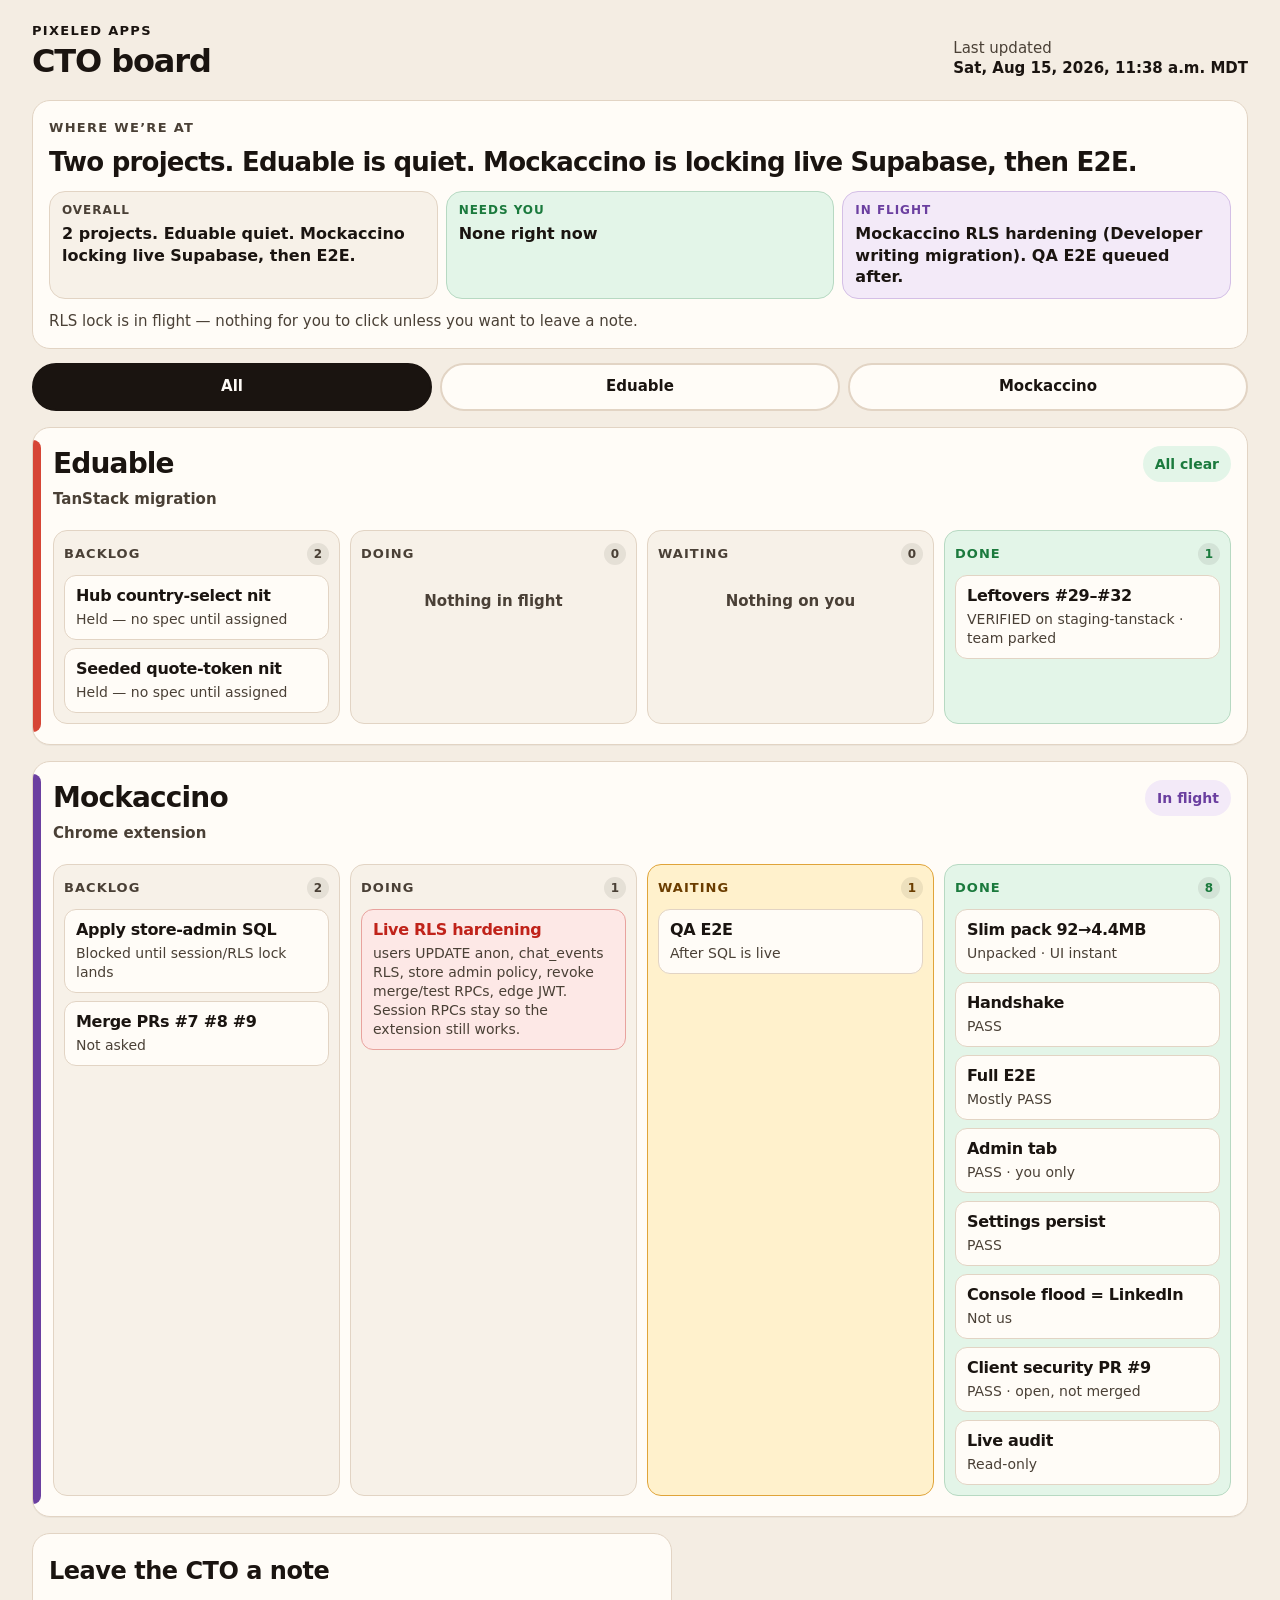
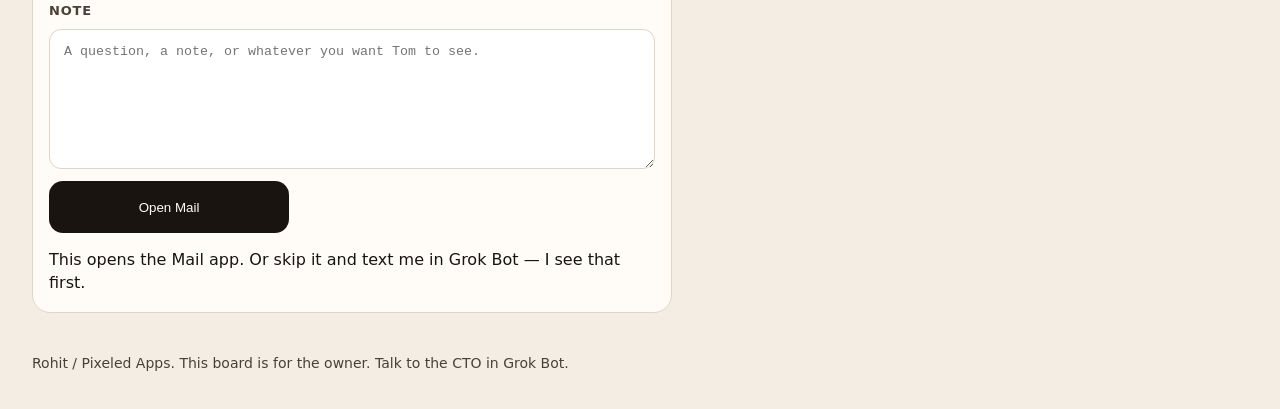
==== pixeled-cto-board/index.html @ f9f49e4d "Add project tabs and swim lanes; drop go/no-go banner" ====
<!DOCTYPE html>
<html lang="en">
<head>
  <meta charset="utf-8">
  <meta name="viewport" content="width=device-width, initial-scale=1, viewport-fit=cover">
  <meta name="theme-color" content="#F4EDE3">
  <meta name="apple-mobile-web-app-capable" content="yes">
  <meta name="apple-mobile-web-app-status-bar-style" content="default">
  <meta name="description" content="Pixeled Apps CTO status board — Eduable and Mockaccino.">
  <title>Pixeled Apps · CTO board</title>
  <link rel="icon" href="favicon.svg" type="image/svg+xml">
  <link rel="stylesheet" href="styles.css">
</head>
<body data-tab="all">
  <a class="skip" href="#summary">Skip to summary</a>

  <header class="top">
    <div class="brand">
      <p class="wordmark">Pixeled Apps</p>
      <p class="role">CTO board</p>
    </div>
    <p class="updated">
      Last updated
      <time id="updated" datetime="2026-08-15T17:38:00Z">Sat, 15 Aug 2026, 11:38 AM MDT</time>
    </p>
  </header>

  <main>
    <section class="summary" id="summary" aria-labelledby="summary-title">
      <p class="kicker">Where we’re at</p>
      <h1 id="summary-title">Two projects. Eduable is quiet. Mockaccino is locking live Supabase, then E2E.</h1>
      <ul class="stats">
        <li class="stat overall">
          <p class="stat-k">Overall</p>
          <p class="stat-v">2 projects. Eduable quiet. Mockaccino locking live Supabase, then E2E.</p>
        </li>
        <li class="stat clear">
          <p class="stat-k">Needs you</p>
          <p class="stat-v">None right now</p>
        </li>
        <li class="stat flight">
          <p class="stat-k">In flight</p>
          <p class="stat-v">Mockaccino RLS hardening (Developer writing migration). QA E2E queued after.</p>
        </li>
      </ul>
      <p class="quiet">RLS lock is in flight — nothing for you to click unless you want to leave a note.</p>
    </section>

    <nav class="tabs" aria-label="Projects">
      <div class="tablist" role="tablist">
        <a class="tab is-on" role="tab" id="tab-all" href="#all" data-tab="all" aria-selected="true">All</a>
        <a class="tab" role="tab" id="tab-eduable" href="#eduable" data-tab="eduable" aria-selected="false">Eduable</a>
        <a class="tab" role="tab" id="tab-mockaccino" href="#mockaccino" data-tab="mockaccino" aria-selected="false">Mockaccino</a>
      </div>
    </nav>

    <section class="project eduable" data-project="eduable" aria-labelledby="eduable-title">
      <header class="project-head">
        <div>
          <h2 id="eduable-title">Eduable</h2>
          <p class="sub">TanStack migration</p>
        </div>
        <p class="pill pass">All clear</p>
      </header>
      <div class="lanes" aria-label="Eduable swim lanes">
        <section class="lane">
          <h3>Backlog <span class="count">2</span></h3>
          <ul>
            <li class="ticket">
              <p class="t">Hub country-select nit</p>
              <p class="d">Held — no spec until assigned</p>
            </li>
            <li class="ticket">
              <p class="t">Seeded quote-token nit</p>
              <p class="d">Held — no spec until assigned</p>
            </li>
          </ul>
        </section>
        <section class="lane">
          <h3>Doing <span class="count">0</span></h3>
          <p class="empty">Nothing in flight</p>
        </section>
        <section class="lane">
          <h3>Waiting <span class="count">0</span></h3>
          <p class="empty">Nothing on you</p>
        </section>
        <section class="lane done">
          <h3>Done <span class="count">1</span></h3>
          <ul>
            <li class="ticket">
              <p class="t">Leftovers #29–#32</p>
              <p class="d">VERIFIED on staging-tanstack · team parked</p>
            </li>
          </ul>
        </section>
      </div>
    </section>

    <section class="project mockaccino" data-project="mockaccino" aria-labelledby="mock-title">
      <header class="project-head">
        <div>
          <h2 id="mock-title">Mockaccino</h2>
          <p class="sub">Chrome extension</p>
        </div>
        <p class="pill flight">In flight</p>
      </header>
      <div class="lanes" aria-label="Mockaccino swim lanes">
        <section class="lane">
          <h3>Backlog <span class="count">2</span></h3>
          <ul>
            <li class="ticket">
              <p class="t">Apply store-admin SQL</p>
              <p class="d">Blocked until session/RLS lock lands</p>
            </li>
            <li class="ticket">
              <p class="t">Merge PRs #7 #8 #9</p>
              <p class="d">Not asked</p>
            </li>
          </ul>
        </section>
        <section class="lane">
          <h3>Doing <span class="count">1</span></h3>
          <ul>
            <li class="ticket security">
              <p class="t">Live RLS hardening</p>
              <p class="d">users UPDATE anon, chat_events RLS, store admin policy, revoke merge/test RPCs, edge JWT. Session RPCs stay so the extension still works.</p>
            </li>
          </ul>
        </section>
        <section class="lane wait">
          <h3>Waiting <span class="count">1</span></h3>
          <ul>
            <li class="ticket">
              <p class="t">QA E2E</p>
              <p class="d">After SQL is live</p>
            </li>
          </ul>
        </section>
        <section class="lane done">
          <h3>Done <span class="count">8</span></h3>
          <ul>
            <li class="ticket">
              <p class="t">Slim pack 92→4.4MB</p>
              <p class="d">Unpacked · UI instant</p>
            </li>
            <li class="ticket">
              <p class="t">Handshake</p>
              <p class="d">PASS</p>
            </li>
            <li class="ticket">
              <p class="t">Full E2E</p>
              <p class="d">Mostly PASS</p>
            </li>
            <li class="ticket">
              <p class="t">Admin tab</p>
              <p class="d">PASS · you only</p>
            </li>
            <li class="ticket">
              <p class="t">Settings persist</p>
              <p class="d">PASS</p>
            </li>
            <li class="ticket">
              <p class="t">Console flood = LinkedIn</p>
              <p class="d">Not us</p>
            </li>
            <li class="ticket">
              <p class="t">Client security PR #9</p>
              <p class="d">PASS · open, not merged</p>
            </li>
            <li class="ticket">
              <p class="t">Live audit</p>
              <p class="d">Read-only</p>
            </li>
          </ul>
        </section>
      </div>
    </section>

    <section class="note-card" aria-labelledby="note-title">
      <h2 id="note-title">Leave the CTO a note</h2>
      <form id="note-form" action="mailto:tom.sammer@gmail.com" method="get">
        <input type="hidden" name="subject" id="note-subject" value="CTO board note">
        <label for="note">Note</label>
        <textarea id="note" name="body" rows="5" required maxlength="4000" placeholder="A question, a note, or whatever you want Tom to see."></textarea>
        <button type="submit">Open Mail</button>
      </form>
      <p class="alt">This opens the Mail app. Or skip it and text me in Grok Bot — I see that first.</p>
    </section>
  </main>

  <footer>
    <p>Rohit / Pixeled Apps. This board is for the owner. Talk to the CTO in Grok Bot.</p>
  </footer>

  <script src="board.js"></script>
</body>
</html>
---- pixeled-cto-board/styles.css ----
/* Pixeled Apps CTO board — light, phone first, color with meaning. */
:root {
  --paper: #F4EDE3;
  --card: #FFFCF7;
  --ink: #1A1410;
  --muted: #4A4036;
  --line: #E2D4C4;
  --eduable: #D64535;
  --eduable-soft: #FDECEA;
  --mock: #6B3FA0;
  --mock-soft: #F3EAF8;
  --amber: #B86A00;
  --amber-ink: #6B3D00;
  --amber-soft: #FFF1CC;
  --green: #1B7A3D;
  --green-soft: #E3F5E8;
  --red: #C0231A;
  --red-soft: #FDE8E6;
  --btn-ink: #FFFCF7;
  --radius: 18px;
  --pad: 20px;
}

* { box-sizing: border-box; }
html, body { margin: 0; padding: 0; }
html { -webkit-text-size-adjust: 100%; }
body {
  min-height: 100dvh;
  background: var(--paper);
  color: var(--ink);
  font: 18px/1.45 -apple-system, BlinkMacSystemFont, "SF Pro Text", "Segoe UI", system-ui, sans-serif;
  padding: env(safe-area-inset-top) env(safe-area-inset-right) env(safe-area-inset-bottom) env(safe-area-inset-left);
}

.skip {
  position: absolute;
  left: -999px;
  top: 0;
}
.skip:focus {
  left: 12px;
  top: 12px;
  z-index: 2;
  background: var(--ink);
  color: var(--btn-ink);
  padding: 10px 14px;
  min-height: 44px;
}

.top {
  display: flex;
  flex-wrap: wrap;
  align-items: flex-end;
  justify-content: space-between;
  gap: 12px 24px;
  padding: 22px var(--pad) 14px;
}
.wordmark {
  margin: 0;
  font-size: 13px;
  letter-spacing: 0.1em;
  text-transform: uppercase;
  font-weight: 700;
  color: var(--ink);
}
.role {
  margin: 4px 0 0;
  font-size: 32px;
  font-weight: 720;
  letter-spacing: -0.035em;
  line-height: 1.05;
}
.updated {
  margin: 0;
  font-size: 15px;
  color: var(--muted);
  line-height: 1.35;
}
.updated time {
  display: block;
  color: var(--ink);
  font-weight: 600;
  font-variant-numeric: tabular-nums;
}

main { padding: 8px var(--pad) 40px; }

.summary {
  background: var(--card);
  border: 1px solid var(--line);
  border-radius: var(--radius);
  padding: 18px 16px 16px;
  margin-bottom: 14px;
}
.kicker {
  margin: 0 0 8px;
  font-size: 13px;
  font-weight: 800;
  letter-spacing: 0.1em;
  text-transform: uppercase;
  color: var(--muted);
}
.summary h1 {
  margin: 0 0 12px;
  font-size: 20px;
  letter-spacing: -0.03em;
  line-height: 1.25;
  font-weight: 720;
}
.stats {
  list-style: none;
  margin: 0;
  padding: 0;
  display: flex;
  flex-wrap: wrap;
  gap: 8px;
}
.stat {
  flex: 1 1 148px;
  border-radius: 16px;
  padding: 10px 12px;
  border: 1px solid var(--line);
  background: #F7F1E8;
}
.stat-k {
  margin: 0 0 4px;
  font-size: 12px;
  letter-spacing: 0.08em;
  text-transform: uppercase;
  font-weight: 800;
  color: var(--muted);
}
.stat-v {
  margin: 0;
  font-size: 16px;
  font-weight: 600;
  line-height: 1.35;
}
.stat.clear {
  background: var(--green-soft);
  border-color: #B7D9C2;
}
.stat.clear .stat-k { color: var(--green); }
.stat.flight {
  background: var(--mock-soft);
  border-color: #D4BFE6;
}
.stat.flight .stat-k { color: var(--mock); }
.quiet {
  margin: 12px 0 0;
  font-size: 15px;
  color: var(--muted);
  line-height: 1.4;
}

.tabs { margin: 4px 0 16px; }
.tablist {
  display: flex;
  flex-wrap: wrap;
  gap: 8px;
}
.tab {
  display: inline-flex;
  align-items: center;
  justify-content: center;
  flex: 1 1 0;
  min-width: 96px;
  min-height: 48px;
  padding: 10px 12px;
  border-radius: 999px;
  border: 2px solid var(--line);
  background: var(--card);
  color: var(--ink);
  text-decoration: none;
  font-weight: 750;
  font-size: 15px;
}
.tab.is-on {
  background: var(--ink);
  border-color: var(--ink);
  color: var(--btn-ink);
}
.tab[data-tab="eduable"].is-on {
  background: var(--eduable);
  border-color: var(--eduable);
}
.tab[data-tab="mockaccino"].is-on {
  background: var(--mock);
  border-color: var(--mock);
}

body[data-tab="eduable"] .project.mockaccino,
body[data-tab="mockaccino"] .project.eduable { display: none; }

.project {
  background: var(--card);
  border: 1px solid var(--line);
  border-radius: var(--radius);
  padding: 16px 0 12px;
  margin-bottom: 16px;
  box-shadow: 0 1px 0 rgba(26, 20, 16, 0.04);
  position: relative;
  overflow: hidden;
}
.project::before {
  content: "";
  position: absolute;
  left: 0;
  top: 12px;
  bottom: 12px;
  width: 8px;
  border-radius: 0 8px 8px 0;
}
.project.eduable::before { background: var(--eduable); }
.project.mockaccino::before { background: var(--mock); }

.project-head {
  display: flex;
  align-items: flex-start;
  justify-content: space-between;
  gap: 12px;
  padding: 0 16px 0 20px;
}
.project h2 {
  margin: 0;
  font-size: 28px;
  letter-spacing: -0.03em;
  font-weight: 750;
}
.sub {
  margin: 4px 0 0;
  color: var(--muted);
  font-size: 15px;
  font-weight: 550;
}

.pill {
  margin: 2px 0 0;
  padding: 8px 12px;
  border-radius: 999px;
  font-size: 14px;
  font-weight: 750;
  line-height: 1.2;
  text-align: center;
  flex: 0 0 auto;
  min-height: 36px;
  display: inline-flex;
  align-items: center;
}
.pill.pass { background: var(--green-soft); color: var(--green); }
.pill.flight { background: var(--mock-soft); color: var(--mock); }
.pill.wait { background: var(--amber-soft); color: var(--amber-ink); }

.lanes {
  display: flex;
  gap: 10px;
  overflow-x: auto;
  -webkit-overflow-scrolling: touch;
  scroll-snap-type: x proximity;
  padding: 14px 16px 8px 20px;
  margin-top: 6px;
}
.lane {
  flex: 0 0 min(78vw, 248px);
  min-width: 220px;
  scroll-snap-align: start;
  background: #F7F1E8;
  border: 1px solid var(--line);
  border-radius: 14px;
  padding: 12px 10px 10px;
}
.lane h3 {
  margin: 0 0 10px;
  font-size: 13px;
  letter-spacing: 0.08em;
  text-transform: uppercase;
  font-weight: 800;
  color: var(--muted);
  display: flex;
  align-items: center;
  justify-content: space-between;
}
.lane.wait { background: var(--amber-soft); border-color: #E0A43A; }
.lane.wait h3 { color: var(--amber-ink); }
.lane.done { background: var(--green-soft); border-color: #B7D9C2; }
.lane.done h3 { color: var(--green); }
.count {
  font-variant-numeric: tabular-nums;
  font-size: 12px;
  min-width: 22px;
  height: 22px;
  border-radius: 999px;
  background: rgba(26, 20, 16, 0.08);
  color: inherit;
  display: inline-flex;
  align-items: center;
  justify-content: center;
  letter-spacing: 0;
}
.lane ul {
  list-style: none;
  margin: 0;
  padding: 0;
  display: grid;
  gap: 8px;
}
.ticket {
  background: var(--card);
  border: 1px solid var(--line);
  border-radius: 12px;
  padding: 10px 11px;
}
.ticket .t {
  margin: 0;
  font-size: 16px;
  font-weight: 700;
  letter-spacing: -0.02em;
  line-height: 1.25;
}
.ticket .d {
  margin: 4px 0 0;
  font-size: 14px;
  color: var(--muted);
  line-height: 1.35;
}
.ticket.security {
  border-color: #E8A39E;
  background: var(--red-soft);
}
.ticket.security .t { color: var(--red); }
.empty {
  margin: 0;
  padding: 16px 8px;
  text-align: center;
  color: var(--muted);
  font-size: 15px;
  font-weight: 600;
}

.note-card {
  margin-top: 8px;
  padding: 20px 16px 18px;
  border: 1px solid var(--line);
  border-radius: var(--radius);
  background: var(--card);
}
.note-card h2 {
  margin: 0 0 14px;
  font-size: 24px;
  letter-spacing: -0.02em;
}
.note-card label {
  display: block;
  margin-bottom: 8px;
  font-size: 13px;
  letter-spacing: 0.06em;
  text-transform: uppercase;
  font-weight: 750;
  color: var(--muted);
}
textarea {
  display: block;
  width: 100%;
  min-height: 140px;
  padding: 14px;
  border: 1px solid var(--line);
  border-radius: 12px;
  background: #FFF;
  color: var(--ink);
  font: 16px/1.4 inherit;
  resize: vertical;
}
textarea:focus {
  outline: 3px solid var(--amber);
  outline-offset: 2px;
}
button {
  display: block;
  width: 100%;
  margin-top: 12px;
  min-height: 52px;
  border: 0;
  border-radius: 14px;
  background: var(--ink);
  color: var(--btn-ink);
  font: 700 17px/1 inherit;
}
button:active { transform: translateY(1px); }
.alt {
  margin: 16px 0 0;
  color: var(--ink);
  font-size: 16px;
  line-height: 1.4;
}

footer {
  padding: 0 var(--pad) 36px;
  color: var(--muted);
  font-size: 14px;
}
footer p { margin: 0; }

@media (min-width: 720px) {
  .stats { flex-wrap: nowrap; }
  .summary h1 { font-size: 24px; }
}
@media (min-width: 960px) {
  .top, main, footer { padding-left: 32px; padding-right: 32px; }
  .summary h1 { font-size: 26px; }
  .lanes { overflow: visible; }
  .lane { flex: 1 1 0; min-width: 0; }
  .note-card { max-width: 640px; }
  button { max-width: 240px; }
}
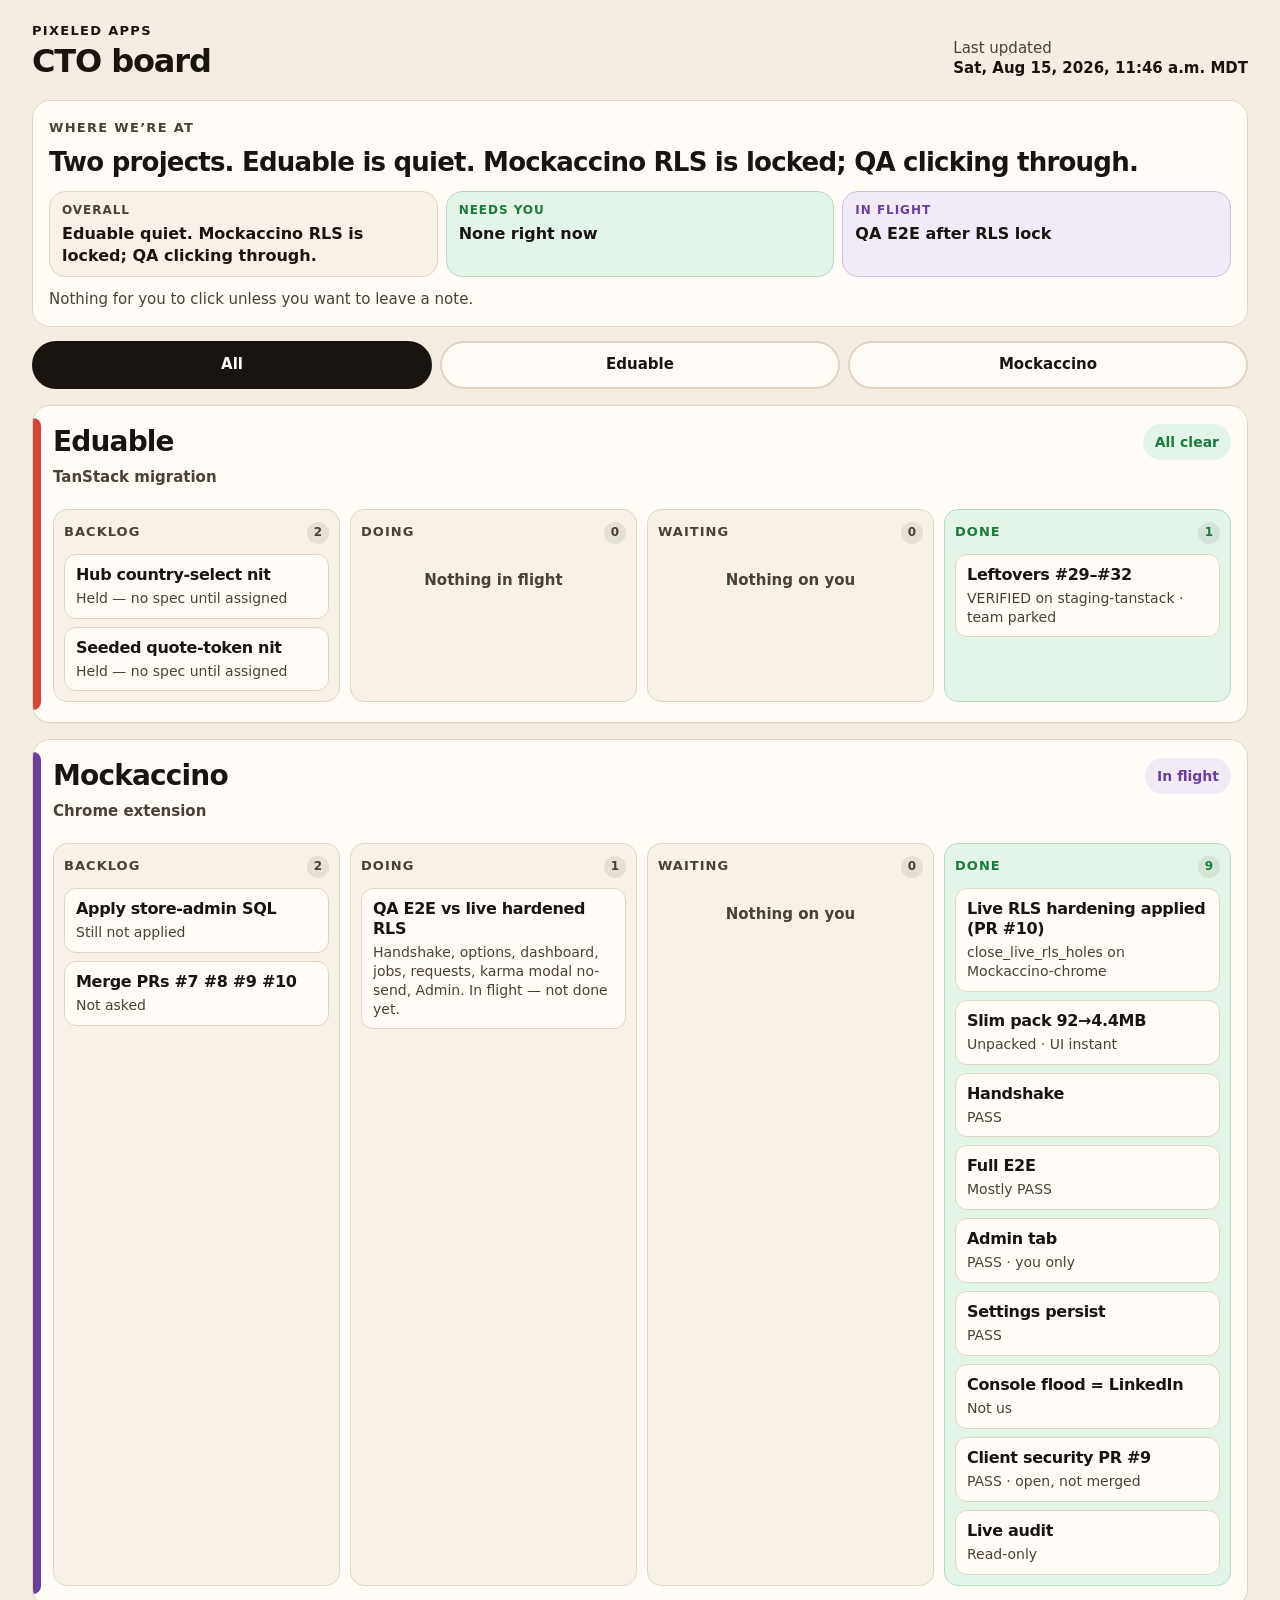
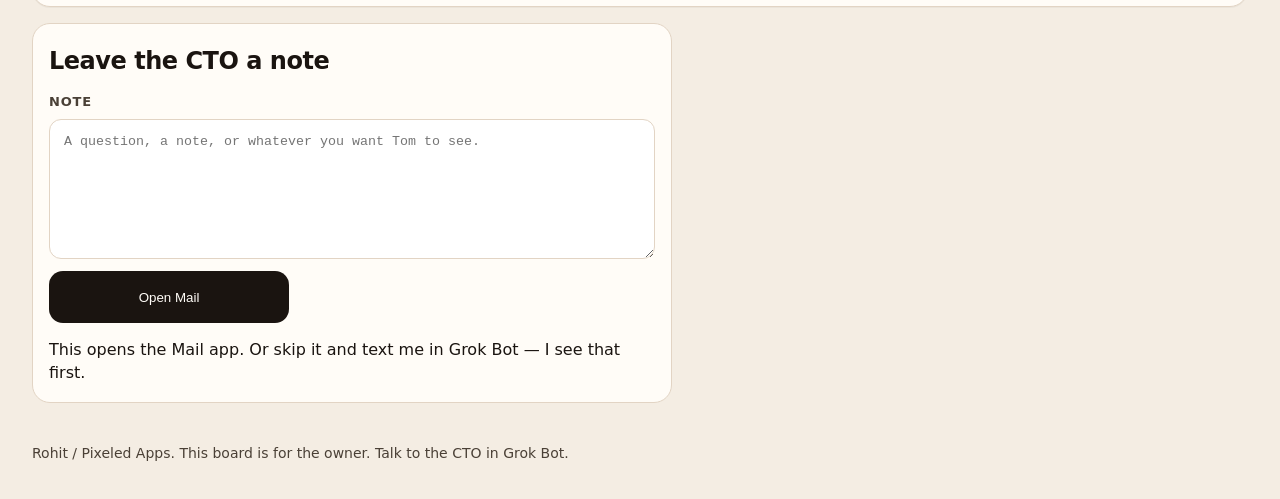
==== commit cddb0f19: "Board: Mockaccino RLS locked; QA E2E in flight" ====
--- a/pixeled-cto-board/index.html
+++ b/pixeled-cto-board/index.html
@@ -21,18 +21,18 @@
     </div>
     <p class="updated">
       Last updated
-      <time id="updated" datetime="2026-08-15T17:38:00Z">Sat, 15 Aug 2026, 11:38 AM MDT</time>
+      <time id="updated" datetime="2026-08-15T17:46:00Z">Sat, 15 Aug 2026, 11:46 AM MDT</time>
     </p>
   </header>
 
   <main>
     <section class="summary" id="summary" aria-labelledby="summary-title">
       <p class="kicker">Where we’re at</p>
-      <h1 id="summary-title">Two projects. Eduable is quiet. Mockaccino is locking live Supabase, then E2E.</h1>
+      <h1 id="summary-title">Two projects. Eduable is quiet. Mockaccino RLS is locked; QA clicking through.</h1>
       <ul class="stats">
         <li class="stat overall">
           <p class="stat-k">Overall</p>
-          <p class="stat-v">2 projects. Eduable quiet. Mockaccino locking live Supabase, then E2E.</p>
+          <p class="stat-v">Eduable quiet. Mockaccino RLS is locked; QA clicking through.</p>
         </li>
         <li class="stat clear">
           <p class="stat-k">Needs you</p>
@@ -40,10 +40,10 @@
         </li>
         <li class="stat flight">
           <p class="stat-k">In flight</p>
-          <p class="stat-v">Mockaccino RLS hardening (Developer writing migration). QA E2E queued after.</p>
+          <p class="stat-v">QA E2E after RLS lock</p>
         </li>
       </ul>
-      <p class="quiet">RLS lock is in flight — nothing for you to click unless you want to leave a note.</p>
+      <p class="quiet">Nothing for you to click unless you want to leave a note.</p>
     </section>
 
     <nav class="tabs" aria-label="Projects">
@@ -110,10 +110,10 @@
           <ul>
             <li class="ticket">
               <p class="t">Apply store-admin SQL</p>
-              <p class="d">Blocked until session/RLS lock lands</p>
+              <p class="d">Still not applied</p>
             </li>
             <li class="ticket">
-              <p class="t">Merge PRs #7 #8 #9</p>
+              <p class="t">Merge PRs #7 #8 #9 #10</p>
               <p class="d">Not asked</p>
             </li>
           </ul>
@@ -121,24 +121,23 @@
         <section class="lane">
           <h3>Doing <span class="count">1</span></h3>
           <ul>
-            <li class="ticket security">
-              <p class="t">Live RLS hardening</p>
-              <p class="d">users UPDATE anon, chat_events RLS, store admin policy, revoke merge/test RPCs, edge JWT. Session RPCs stay so the extension still works.</p>
+            <li class="ticket">
+              <p class="t">QA E2E vs live hardened RLS</p>
+              <p class="d">Handshake, options, dashboard, jobs, requests, karma modal no-send, Admin. In flight — not done yet.</p>
             </li>
           </ul>
         </section>
-        <section class="lane wait">
-          <h3>Waiting <span class="count">1</span></h3>
+        <section class="lane">
+          <h3>Waiting <span class="count">0</span></h3>
+          <p class="empty">Nothing on you</p>
+        </section>
+        <section class="lane done">
+          <h3>Done <span class="count">9</span></h3>
           <ul>
             <li class="ticket">
-              <p class="t">QA E2E</p>
-              <p class="d">After SQL is live</p>
+              <p class="t">Live RLS hardening applied (PR #10)</p>
+              <p class="d">close_live_rls_holes on Mockaccino-chrome</p>
             </li>
-          </ul>
-        </section>
-        <section class="lane done">
-          <h3>Done <span class="count">8</span></h3>
-          <ul>
             <li class="ticket">
               <p class="t">Slim pack 92→4.4MB</p>
               <p class="d">Unpacked · UI instant</p>
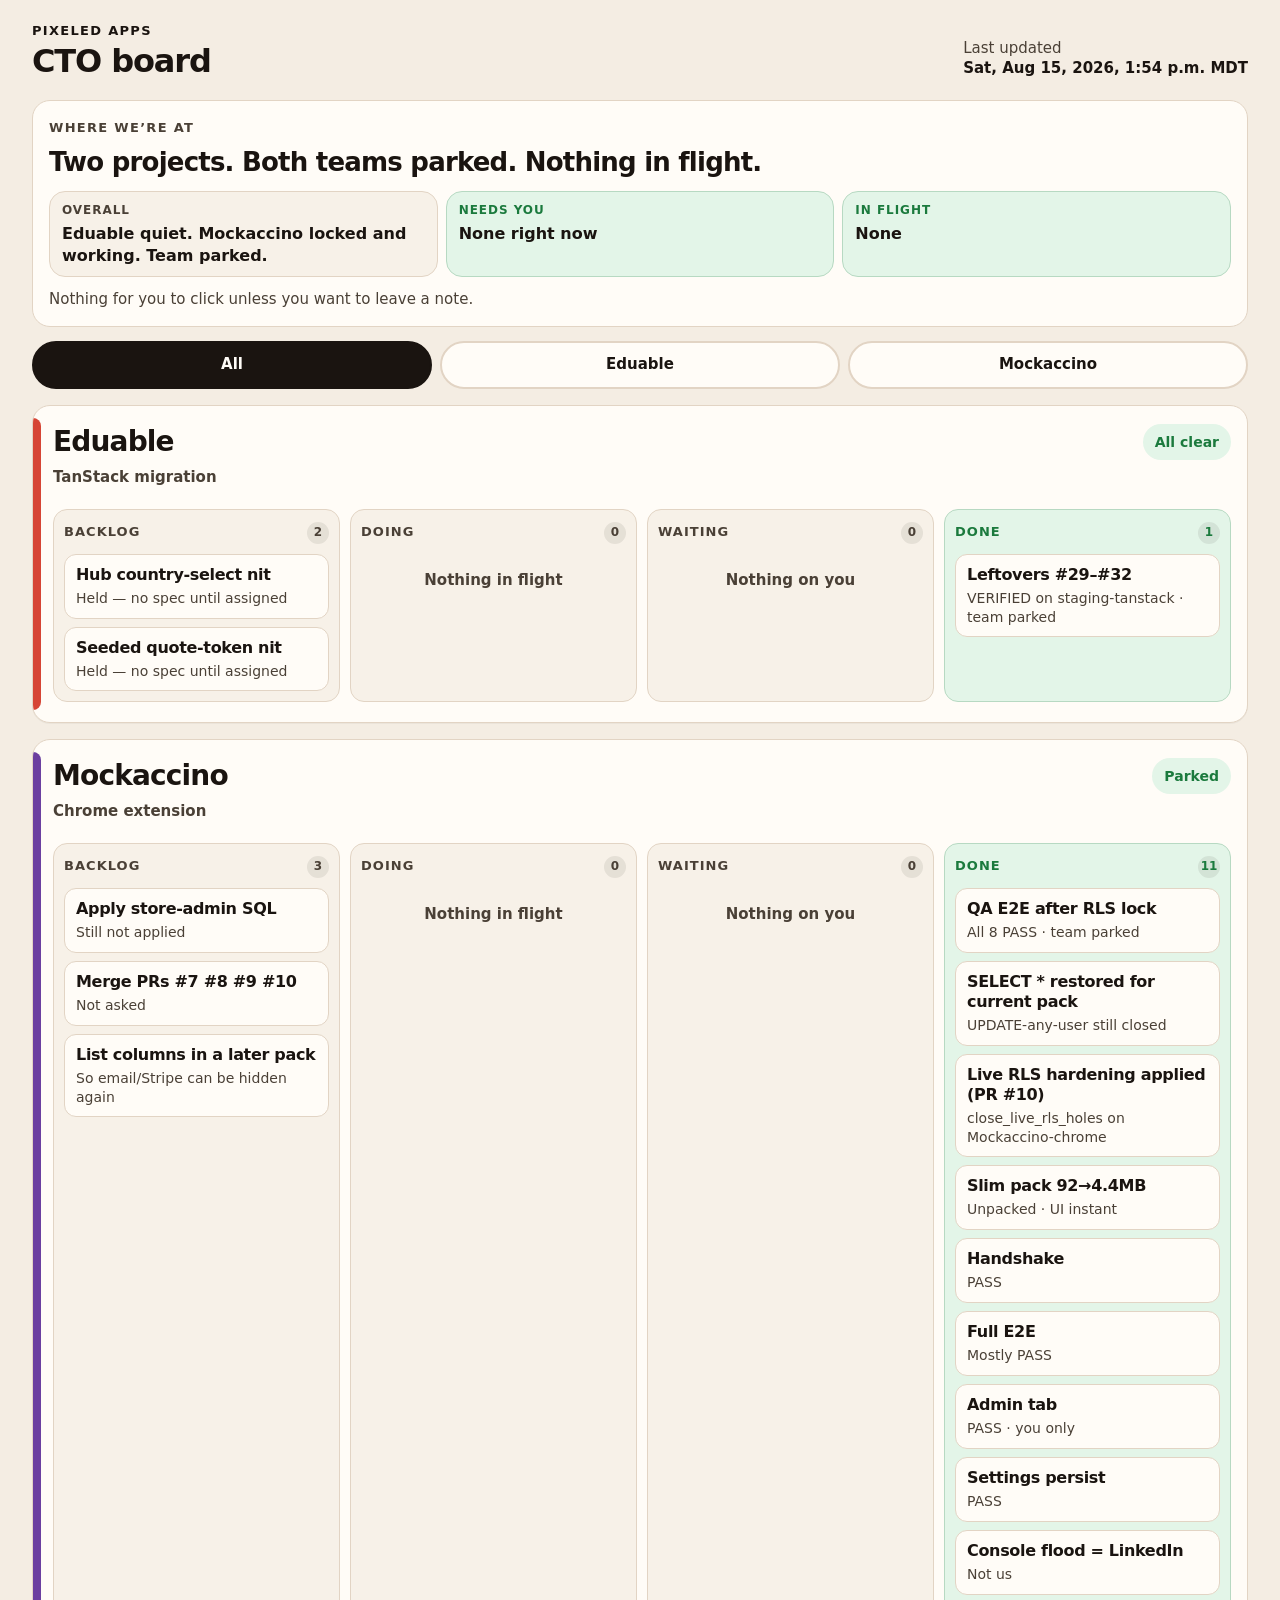
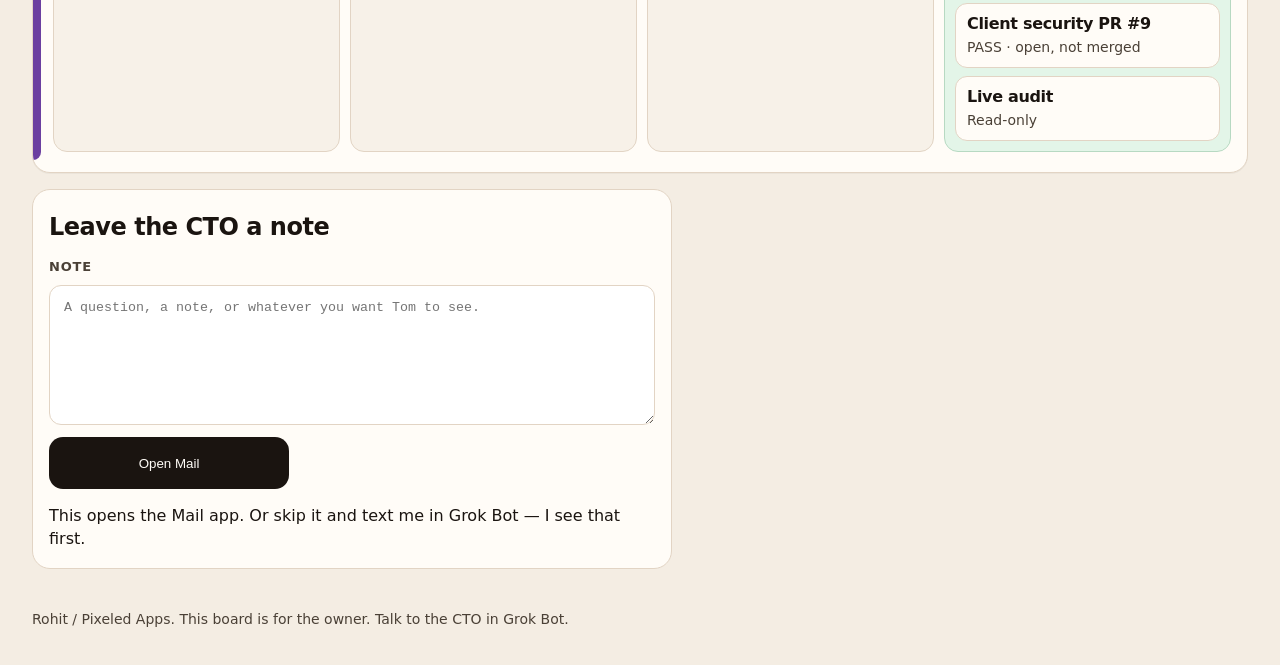
==== commit ce872ceb: "Board: both teams parked, QA E2E done" ====
--- a/pixeled-cto-board/index.html
+++ b/pixeled-cto-board/index.html
@@ -21,26 +21,26 @@
     </div>
     <p class="updated">
       Last updated
-      <time id="updated" datetime="2026-08-15T17:46:00Z">Sat, 15 Aug 2026, 11:46 AM MDT</time>
+      <time id="updated" datetime="2026-08-15T19:54:00Z">Sat, 15 Aug 2026, 1:54 PM MDT</time>
     </p>
   </header>
 
   <main>
     <section class="summary" id="summary" aria-labelledby="summary-title">
       <p class="kicker">Where we’re at</p>
-      <h1 id="summary-title">Two projects. Eduable is quiet. Mockaccino RLS is locked; QA clicking through.</h1>
+      <h1 id="summary-title">Two projects. Both teams parked. Nothing in flight.</h1>
       <ul class="stats">
         <li class="stat overall">
           <p class="stat-k">Overall</p>
-          <p class="stat-v">Eduable quiet. Mockaccino RLS is locked; QA clicking through.</p>
+          <p class="stat-v">Eduable quiet. Mockaccino locked and working. Team parked.</p>
         </li>
         <li class="stat clear">
           <p class="stat-k">Needs you</p>
           <p class="stat-v">None right now</p>
         </li>
-        <li class="stat flight">
+        <li class="stat clear">
           <p class="stat-k">In flight</p>
-          <p class="stat-v">QA E2E after RLS lock</p>
+          <p class="stat-v">None</p>
         </li>
       </ul>
       <p class="quiet">Nothing for you to click unless you want to leave a note.</p>
@@ -102,11 +102,11 @@
           <h2 id="mock-title">Mockaccino</h2>
           <p class="sub">Chrome extension</p>
         </div>
-        <p class="pill flight">In flight</p>
+        <p class="pill pass">Parked</p>
       </header>
       <div class="lanes" aria-label="Mockaccino swim lanes">
         <section class="lane">
-          <h3>Backlog <span class="count">2</span></h3>
+          <h3>Backlog <span class="count">3</span></h3>
           <ul>
             <li class="ticket">
               <p class="t">Apply store-admin SQL</p>
@@ -116,24 +116,31 @@
               <p class="t">Merge PRs #7 #8 #9 #10</p>
               <p class="d">Not asked</p>
             </li>
-          </ul>
-        </section>
-        <section class="lane">
-          <h3>Doing <span class="count">1</span></h3>
-          <ul>
-            <li class="ticket">
-              <p class="t">QA E2E vs live hardened RLS</p>
-              <p class="d">Handshake, options, dashboard, jobs, requests, karma modal no-send, Admin. In flight — not done yet.</p>
-            </li>
-          </ul>
+            <li class="ticket">
+              <p class="t">List columns in a later pack</p>
+              <p class="d">So email/Stripe can be hidden again</p>
+            </li>
+          </ul>
+        </section>
+        <section class="lane">
+          <h3>Doing <span class="count">0</span></h3>
+          <p class="empty">Nothing in flight</p>
         </section>
         <section class="lane">
           <h3>Waiting <span class="count">0</span></h3>
           <p class="empty">Nothing on you</p>
         </section>
         <section class="lane done">
-          <h3>Done <span class="count">9</span></h3>
-          <ul>
+          <h3>Done <span class="count">11</span></h3>
+          <ul>
+            <li class="ticket">
+              <p class="t">QA E2E after RLS lock</p>
+              <p class="d">All 8 PASS · team parked</p>
+            </li>
+            <li class="ticket">
+              <p class="t">SELECT * restored for current pack</p>
+              <p class="d">UPDATE-any-user still closed</p>
+            </li>
             <li class="ticket">
               <p class="t">Live RLS hardening applied (PR #10)</p>
               <p class="d">close_live_rls_holes on Mockaccino-chrome</p>
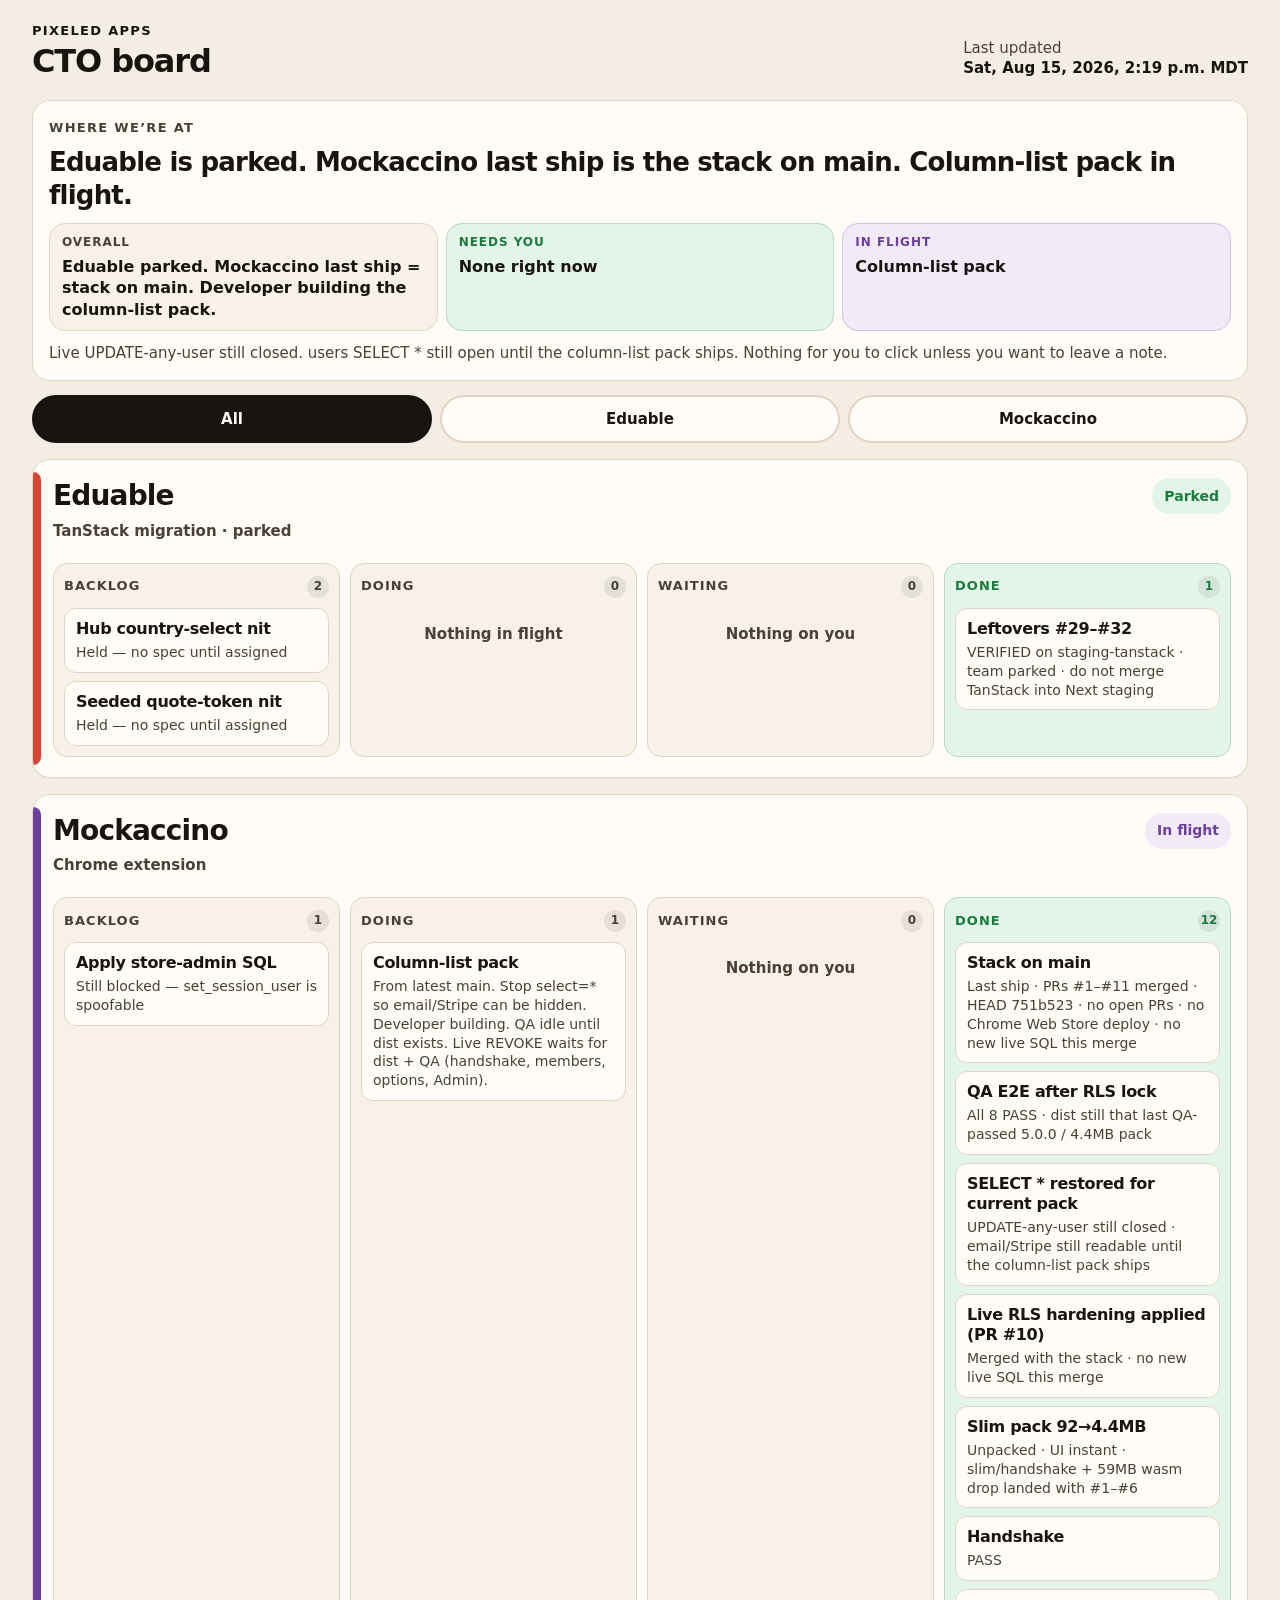
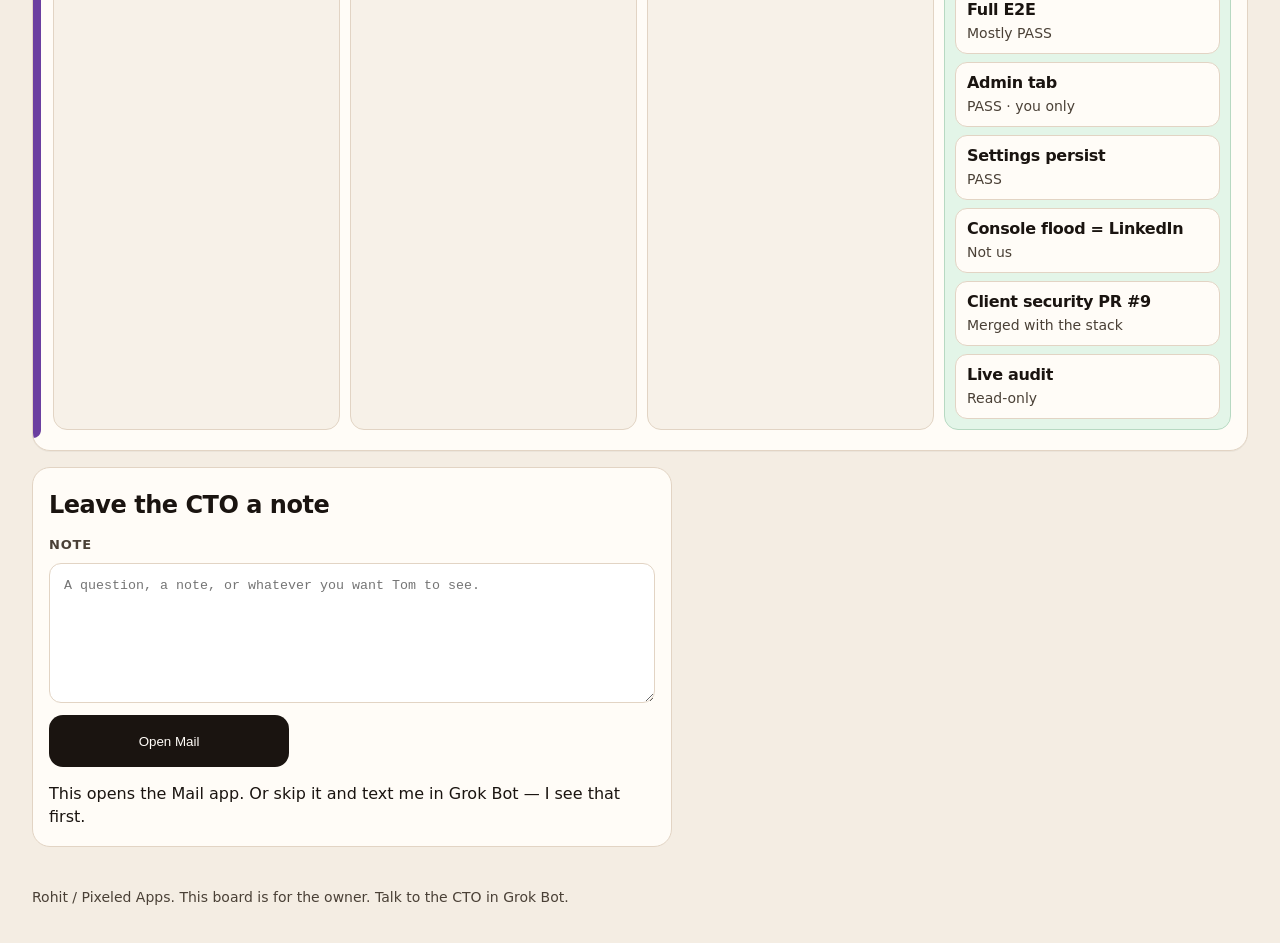
==== commit 3424053d: "Board: Mockaccino stack on main; column-list pack in flight" ====
--- a/pixeled-cto-board/index.html
+++ b/pixeled-cto-board/index.html
@@ -21,29 +21,29 @@
     </div>
     <p class="updated">
       Last updated
-      <time id="updated" datetime="2026-08-15T19:54:00Z">Sat, 15 Aug 2026, 1:54 PM MDT</time>
+      <time id="updated" datetime="2026-08-15T20:19:00Z">Sat, 15 Aug 2026, 2:19 PM MDT</time>
     </p>
   </header>
 
   <main>
     <section class="summary" id="summary" aria-labelledby="summary-title">
       <p class="kicker">Where we’re at</p>
-      <h1 id="summary-title">Two projects. Both teams parked. Nothing in flight.</h1>
+      <h1 id="summary-title">Eduable is parked. Mockaccino last ship is the stack on main. Column-list pack in flight.</h1>
       <ul class="stats">
         <li class="stat overall">
           <p class="stat-k">Overall</p>
-          <p class="stat-v">Eduable quiet. Mockaccino locked and working. Team parked.</p>
+          <p class="stat-v">Eduable parked. Mockaccino last ship = stack on main. Developer building the column-list pack.</p>
         </li>
         <li class="stat clear">
           <p class="stat-k">Needs you</p>
           <p class="stat-v">None right now</p>
         </li>
-        <li class="stat clear">
+        <li class="stat flight">
           <p class="stat-k">In flight</p>
-          <p class="stat-v">None</p>
+          <p class="stat-v">Column-list pack</p>
         </li>
       </ul>
-      <p class="quiet">Nothing for you to click unless you want to leave a note.</p>
+      <p class="quiet">Live UPDATE-any-user still closed. users SELECT * still open until the column-list pack ships. Nothing for you to click unless you want to leave a note.</p>
     </section>
 
     <nav class="tabs" aria-label="Projects">
@@ -58,9 +58,9 @@
       <header class="project-head">
         <div>
           <h2 id="eduable-title">Eduable</h2>
-          <p class="sub">TanStack migration</p>
+          <p class="sub">TanStack migration · parked</p>
         </div>
-        <p class="pill pass">All clear</p>
+        <p class="pill pass">Parked</p>
       </header>
       <div class="lanes" aria-label="Eduable swim lanes">
         <section class="lane">
@@ -89,7 +89,7 @@
           <ul>
             <li class="ticket">
               <p class="t">Leftovers #29–#32</p>
-              <p class="d">VERIFIED on staging-tanstack · team parked</p>
+              <p class="d">VERIFIED on staging-tanstack · team parked · do not merge TanStack into Next staging</p>
             </li>
           </ul>
         </section>
@@ -102,52 +102,53 @@
           <h2 id="mock-title">Mockaccino</h2>
           <p class="sub">Chrome extension</p>
         </div>
-        <p class="pill pass">Parked</p>
+        <p class="pill flight">In flight</p>
       </header>
       <div class="lanes" aria-label="Mockaccino swim lanes">
         <section class="lane">
-          <h3>Backlog <span class="count">3</span></h3>
+          <h3>Backlog <span class="count">1</span></h3>
           <ul>
             <li class="ticket">
               <p class="t">Apply store-admin SQL</p>
-              <p class="d">Still not applied</p>
-            </li>
-            <li class="ticket">
-              <p class="t">Merge PRs #7 #8 #9 #10</p>
-              <p class="d">Not asked</p>
-            </li>
-            <li class="ticket">
-              <p class="t">List columns in a later pack</p>
-              <p class="d">So email/Stripe can be hidden again</p>
-            </li>
-          </ul>
-        </section>
-        <section class="lane">
-          <h3>Doing <span class="count">0</span></h3>
-          <p class="empty">Nothing in flight</p>
+              <p class="d">Still blocked — set_session_user is spoofable</p>
+            </li>
+          </ul>
+        </section>
+        <section class="lane">
+          <h3>Doing <span class="count">1</span></h3>
+          <ul>
+            <li class="ticket">
+              <p class="t">Column-list pack</p>
+              <p class="d">From latest main. Stop select=* so email/Stripe can be hidden. Developer building. QA idle until dist exists. Live REVOKE waits for dist + QA (handshake, members, options, Admin).</p>
+            </li>
+          </ul>
         </section>
         <section class="lane">
           <h3>Waiting <span class="count">0</span></h3>
           <p class="empty">Nothing on you</p>
         </section>
         <section class="lane done">
-          <h3>Done <span class="count">11</span></h3>
-          <ul>
+          <h3>Done <span class="count">12</span></h3>
+          <ul>
+            <li class="ticket">
+              <p class="t">Stack on main</p>
+              <p class="d">Last ship · PRs #1–#11 merged · HEAD 751b523 · no open PRs · no Chrome Web Store deploy · no new live SQL this merge</p>
+            </li>
             <li class="ticket">
               <p class="t">QA E2E after RLS lock</p>
-              <p class="d">All 8 PASS · team parked</p>
+              <p class="d">All 8 PASS · dist still that last QA-passed 5.0.0 / 4.4MB pack</p>
             </li>
             <li class="ticket">
               <p class="t">SELECT * restored for current pack</p>
-              <p class="d">UPDATE-any-user still closed</p>
+              <p class="d">UPDATE-any-user still closed · email/Stripe still readable until the column-list pack ships</p>
             </li>
             <li class="ticket">
               <p class="t">Live RLS hardening applied (PR #10)</p>
-              <p class="d">close_live_rls_holes on Mockaccino-chrome</p>
+              <p class="d">Merged with the stack · no new live SQL this merge</p>
             </li>
             <li class="ticket">
               <p class="t">Slim pack 92→4.4MB</p>
-              <p class="d">Unpacked · UI instant</p>
+              <p class="d">Unpacked · UI instant · slim/handshake + 59MB wasm drop landed with #1–#6</p>
             </li>
             <li class="ticket">
               <p class="t">Handshake</p>
@@ -171,7 +172,7 @@
             </li>
             <li class="ticket">
               <p class="t">Client security PR #9</p>
-              <p class="d">PASS · open, not merged</p>
+              <p class="d">Merged with the stack</p>
             </li>
             <li class="ticket">
               <p class="t">Live audit</p>
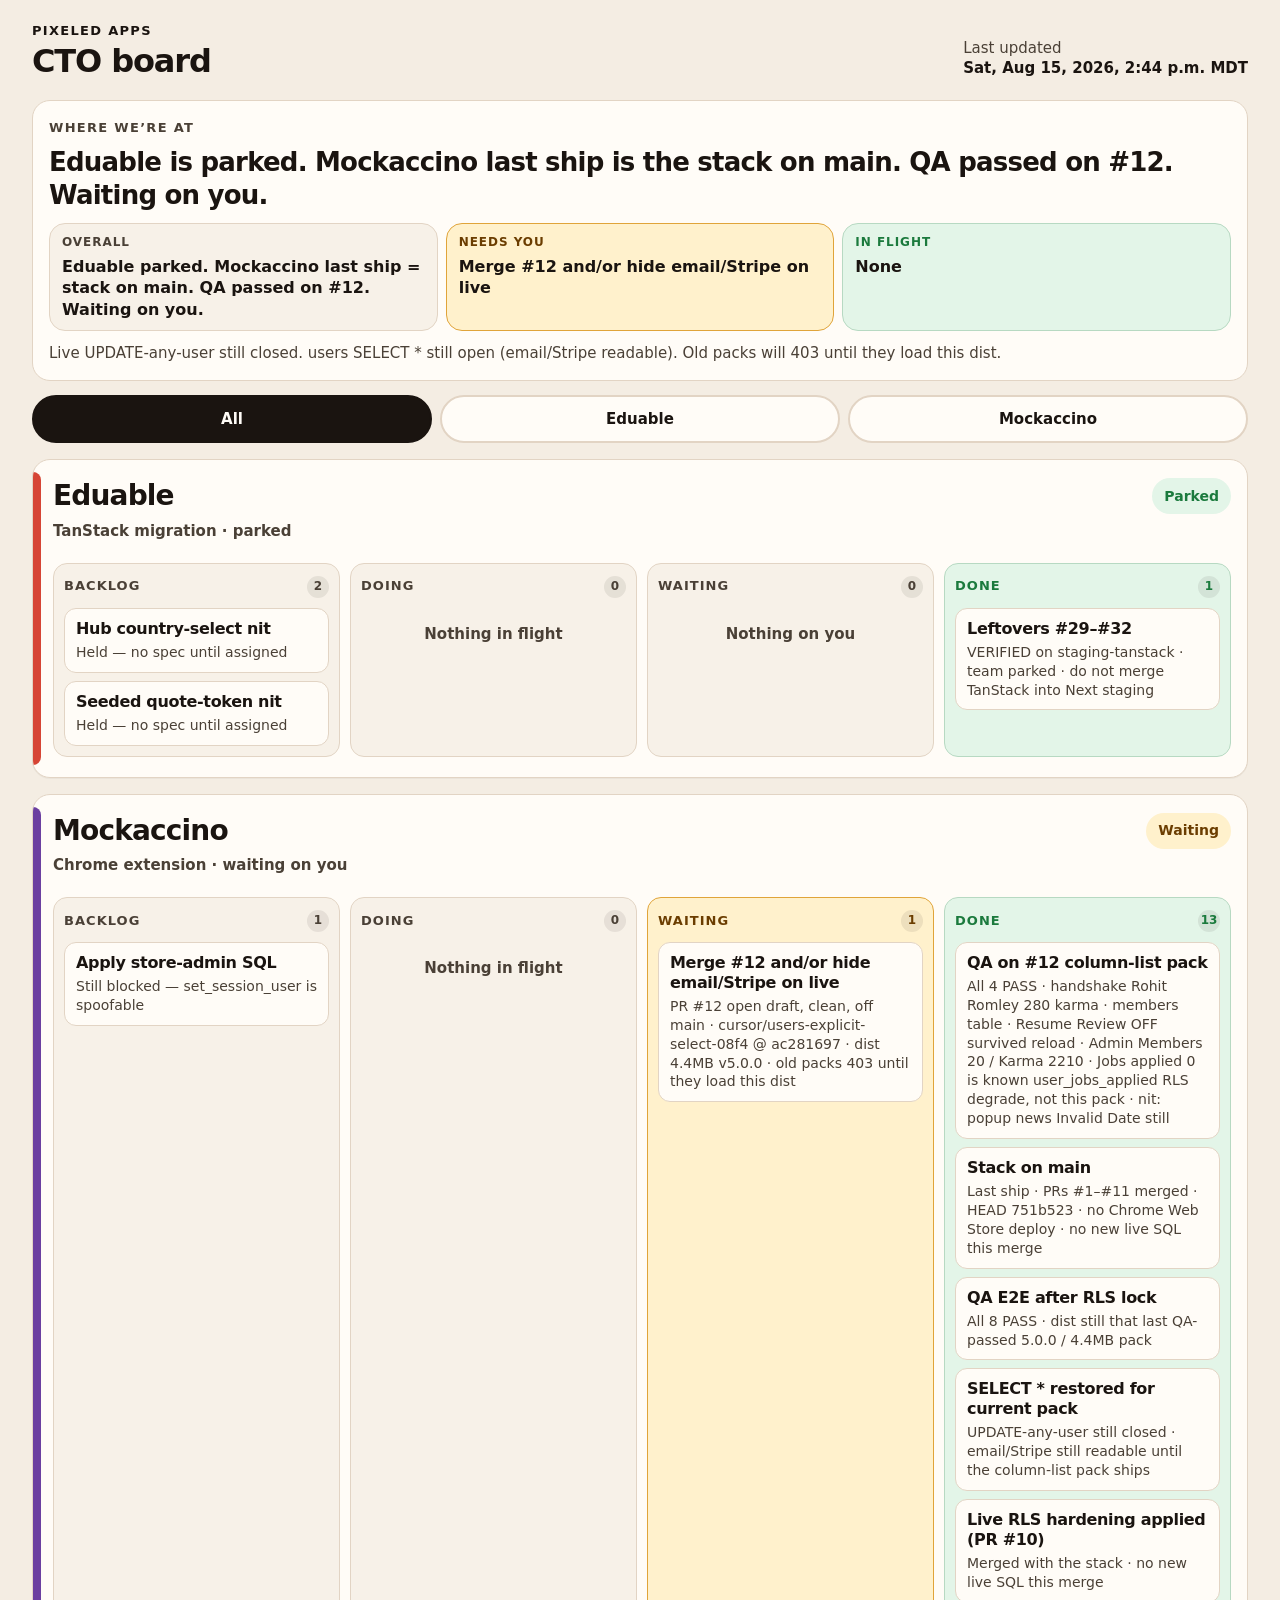
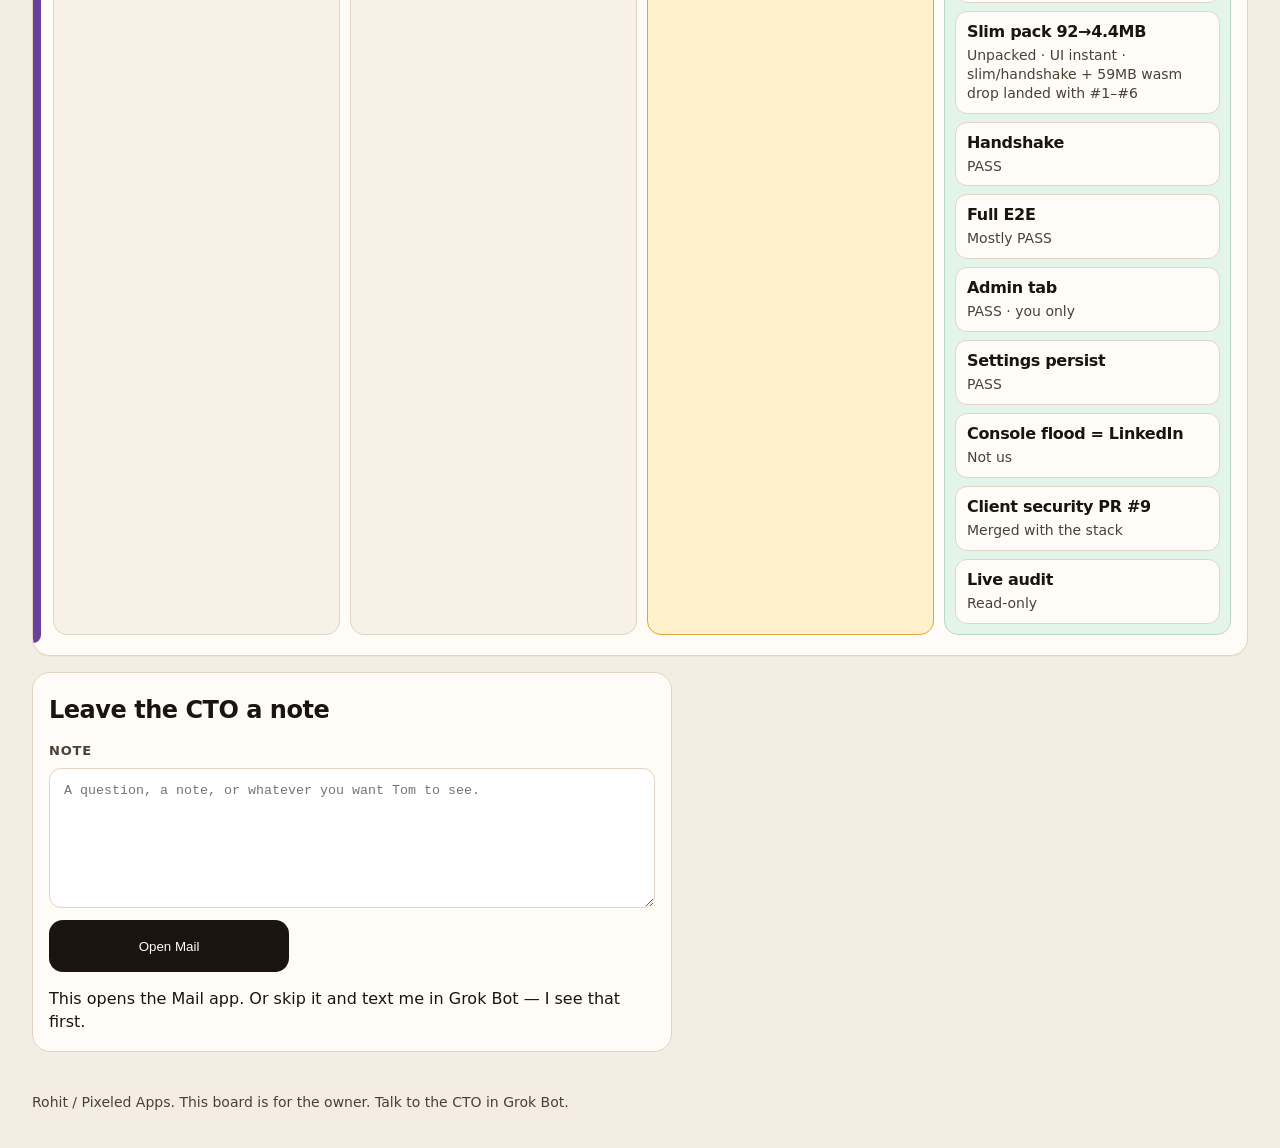
==== commit 6f233742: "Board: QA passed on #12; waiting on merge or live hide" ====
--- a/pixeled-cto-board/index.html
+++ b/pixeled-cto-board/index.html
@@ -21,29 +21,29 @@
     </div>
     <p class="updated">
       Last updated
-      <time id="updated" datetime="2026-08-15T20:19:00Z">Sat, 15 Aug 2026, 2:19 PM MDT</time>
+      <time id="updated" datetime="2026-08-15T20:44:00Z">Sat, 15 Aug 2026, 2:44 PM MDT</time>
     </p>
   </header>
 
   <main>
     <section class="summary" id="summary" aria-labelledby="summary-title">
       <p class="kicker">Where we’re at</p>
-      <h1 id="summary-title">Eduable is parked. Mockaccino last ship is the stack on main. Column-list pack in flight.</h1>
+      <h1 id="summary-title">Eduable is parked. Mockaccino last ship is the stack on main. QA passed on #12. Waiting on you.</h1>
       <ul class="stats">
         <li class="stat overall">
           <p class="stat-k">Overall</p>
-          <p class="stat-v">Eduable parked. Mockaccino last ship = stack on main. Developer building the column-list pack.</p>
+          <p class="stat-v">Eduable parked. Mockaccino last ship = stack on main. QA passed on #12. Waiting on you.</p>
+        </li>
+        <li class="stat wait">
+          <p class="stat-k">Needs you</p>
+          <p class="stat-v">Merge #12 and/or hide email/Stripe on live</p>
         </li>
         <li class="stat clear">
-          <p class="stat-k">Needs you</p>
-          <p class="stat-v">None right now</p>
-        </li>
-        <li class="stat flight">
           <p class="stat-k">In flight</p>
-          <p class="stat-v">Column-list pack</p>
+          <p class="stat-v">None</p>
         </li>
       </ul>
-      <p class="quiet">Live UPDATE-any-user still closed. users SELECT * still open until the column-list pack ships. Nothing for you to click unless you want to leave a note.</p>
+      <p class="quiet">Live UPDATE-any-user still closed. users SELECT * still open (email/Stripe readable). Old packs will 403 until they load this dist.</p>
     </section>
 
     <nav class="tabs" aria-label="Projects">
@@ -100,9 +100,9 @@
       <header class="project-head">
         <div>
           <h2 id="mock-title">Mockaccino</h2>
-          <p class="sub">Chrome extension</p>
+          <p class="sub">Chrome extension · waiting on you</p>
         </div>
-        <p class="pill flight">In flight</p>
+        <p class="pill wait">Waiting</p>
       </header>
       <div class="lanes" aria-label="Mockaccino swim lanes">
         <section class="lane">
@@ -115,24 +115,28 @@
           </ul>
         </section>
         <section class="lane">
-          <h3>Doing <span class="count">1</span></h3>
-          <ul>
-            <li class="ticket">
-              <p class="t">Column-list pack</p>
-              <p class="d">From latest main. Stop select=* so email/Stripe can be hidden. Developer building. QA idle until dist exists. Live REVOKE waits for dist + QA (handshake, members, options, Admin).</p>
-            </li>
-          </ul>
-        </section>
-        <section class="lane">
-          <h3>Waiting <span class="count">0</span></h3>
-          <p class="empty">Nothing on you</p>
+          <h3>Doing <span class="count">0</span></h3>
+          <p class="empty">Nothing in flight</p>
+        </section>
+        <section class="lane wait">
+          <h3>Waiting <span class="count">1</span></h3>
+          <ul>
+            <li class="ticket">
+              <p class="t">Merge #12 and/or hide email/Stripe on live</p>
+              <p class="d">PR #12 open draft, clean, off main · cursor/users-explicit-select-08f4 @ ac281697 · dist 4.4MB v5.0.0 · old packs 403 until they load this dist</p>
+            </li>
+          </ul>
         </section>
         <section class="lane done">
-          <h3>Done <span class="count">12</span></h3>
-          <ul>
+          <h3>Done <span class="count">13</span></h3>
+          <ul>
+            <li class="ticket">
+              <p class="t">QA on #12 column-list pack</p>
+              <p class="d">All 4 PASS · handshake Rohit Romley 280 karma · members table · Resume Review OFF survived reload · Admin Members 20 / Karma 2210 · Jobs applied 0 is known user_jobs_applied RLS degrade, not this pack · nit: popup news Invalid Date still</p>
+            </li>
             <li class="ticket">
               <p class="t">Stack on main</p>
-              <p class="d">Last ship · PRs #1–#11 merged · HEAD 751b523 · no open PRs · no Chrome Web Store deploy · no new live SQL this merge</p>
+              <p class="d">Last ship · PRs #1–#11 merged · HEAD 751b523 · no Chrome Web Store deploy · no new live SQL this merge</p>
             </li>
             <li class="ticket">
               <p class="t">QA E2E after RLS lock</p>
--- a/pixeled-cto-board/styles.css
+++ b/pixeled-cto-board/styles.css
@@ -28,7 +28,7 @@
   min-height: 100dvh;
   background: var(--paper);
   color: var(--ink);
-  font: 18px/1.45 -apple-system, BlinkMacSystemFont, "SF Pro Text", "Segoe UI", system-ui, sans-serif;
+  font: 18px/1.45 -apple-system, BlinkMacSystemFont, "SF Pro Text", "Segue UI", system-ui, sans-serif;
   padding: env(safe-area-inset-top) env(safe-area-inset-right) env(safe-area-inset-bottom) env(safe-area-inset-left);
 }
 
@@ -141,6 +141,11 @@
   border-color: #B7D9C2;
 }
 .stat.clear .stat-k { color: var(--green); }
+.stat.wait {
+  background: var(--amber-soft);
+  border-color: #E0A43A;
+}
+.stat.wait .stat-k { color: var(--amber-ink); }
 .stat.flight {
   background: var(--mock-soft);
   border-color: #D4BFE6;
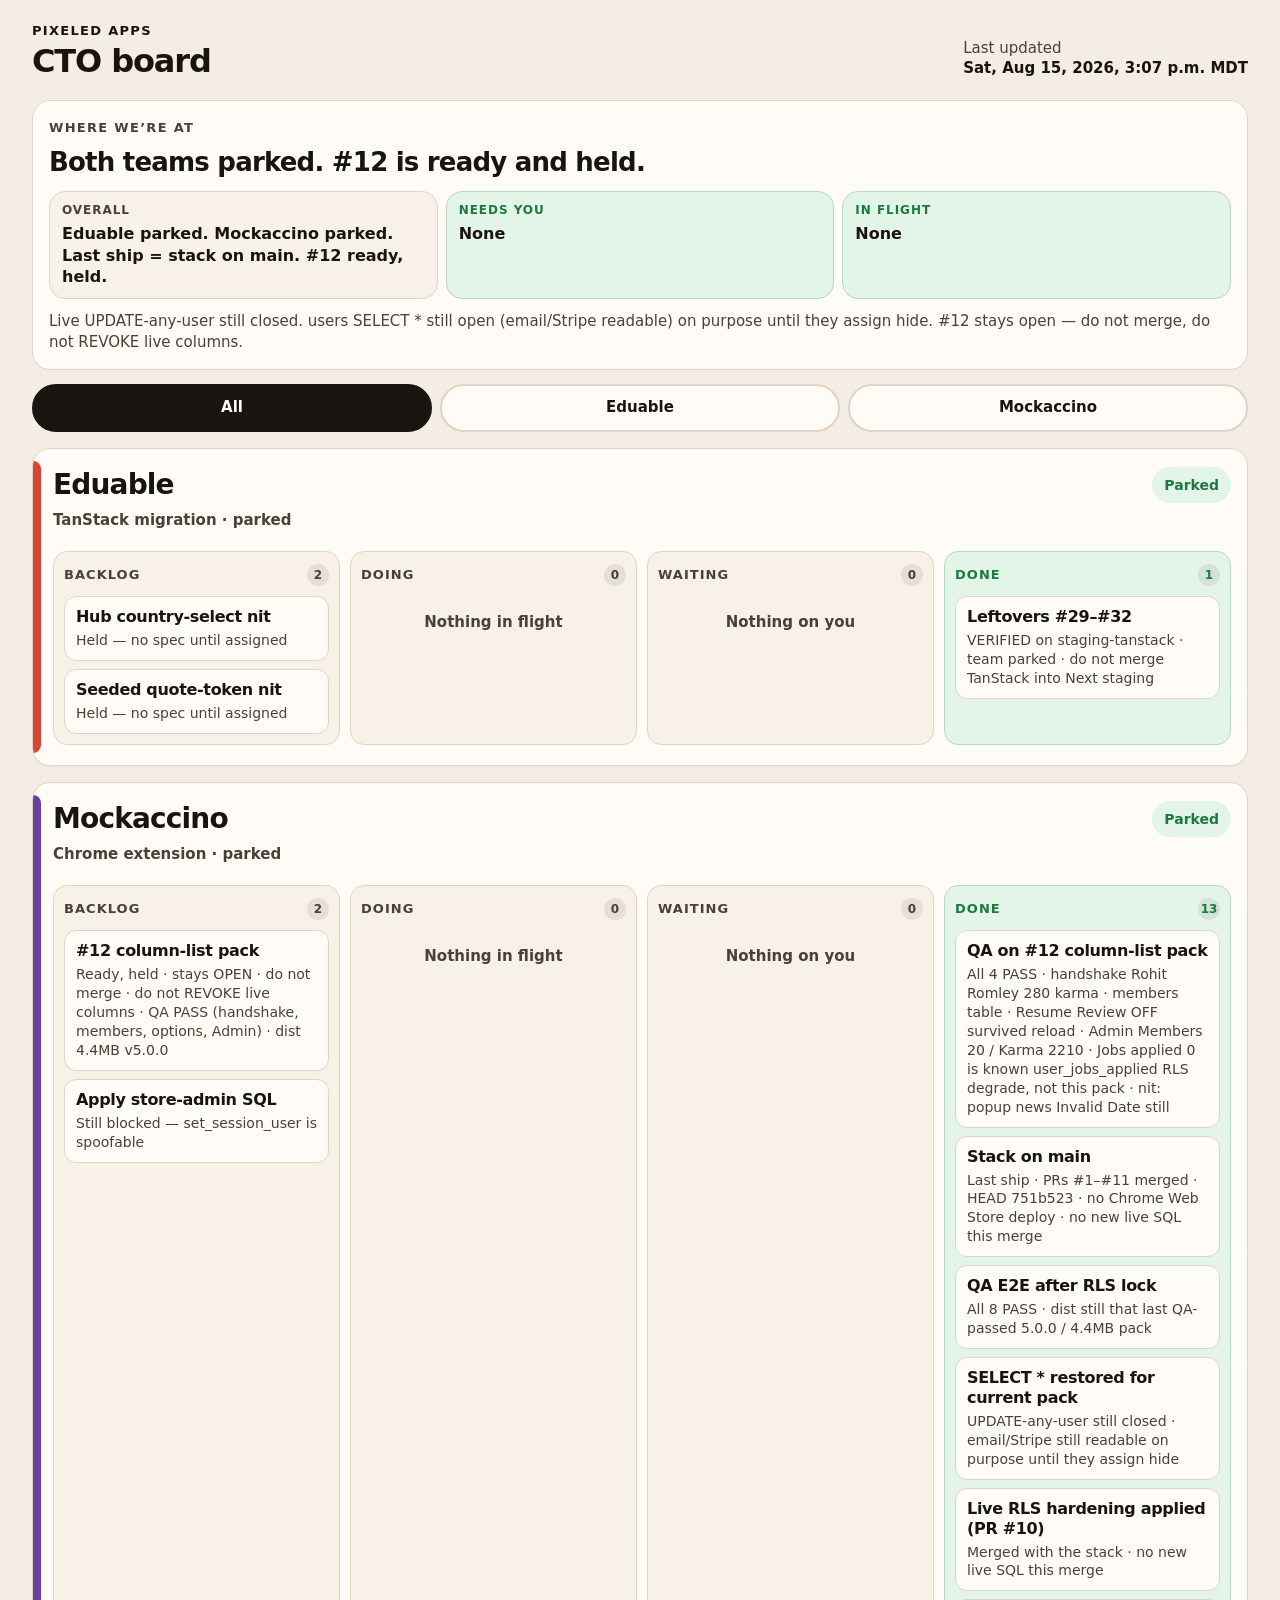
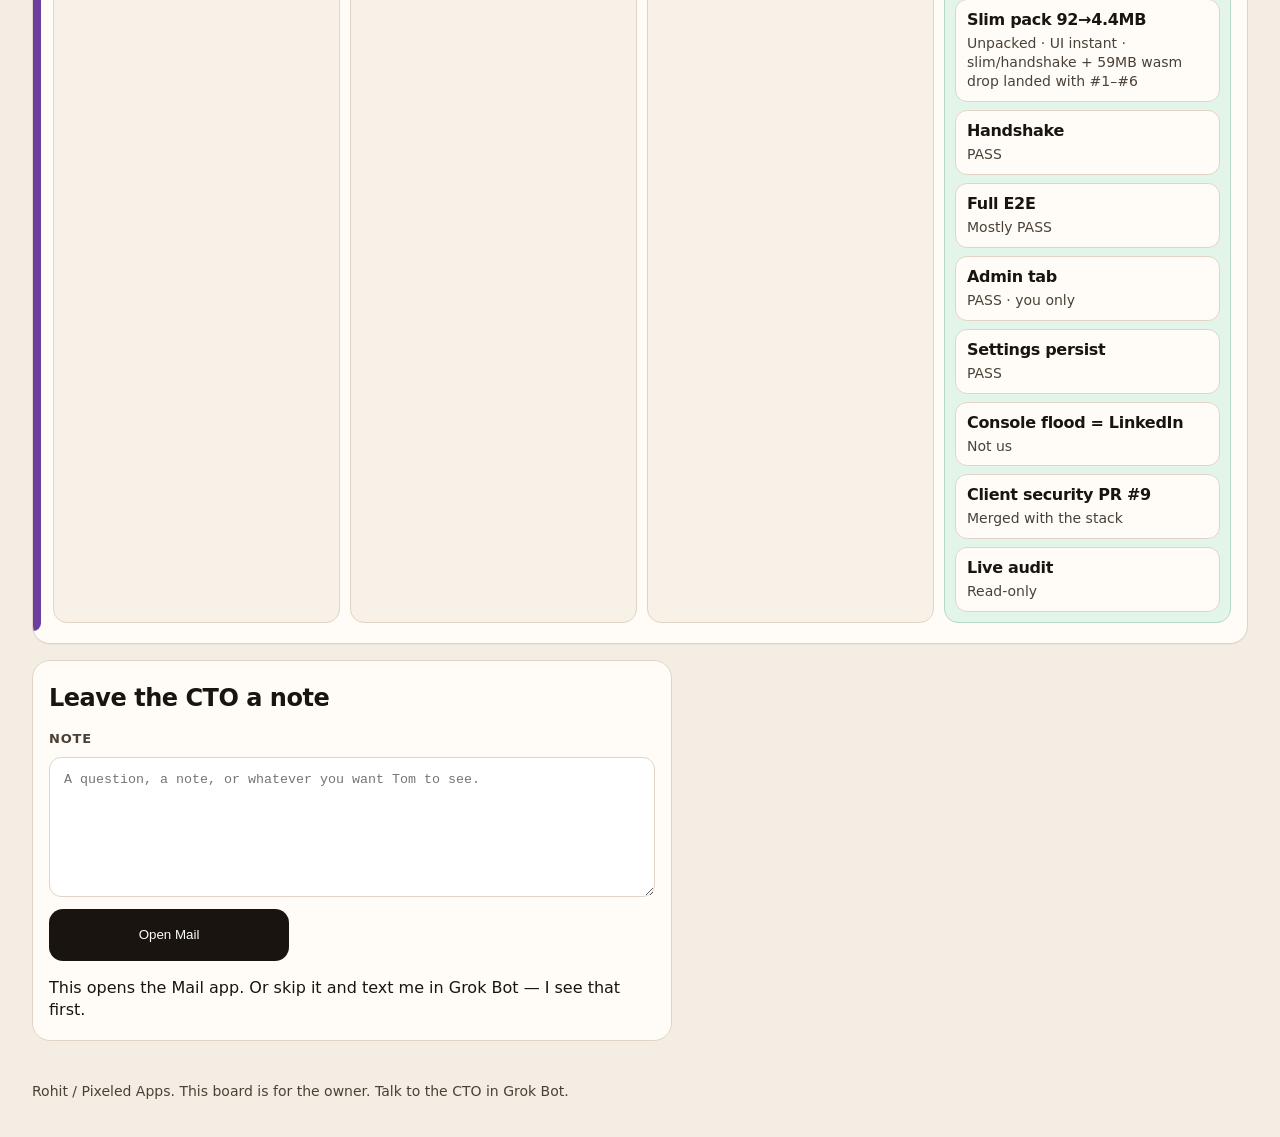
==== commit 8f7f49e9: "Board: both parked; #12 ready and held Land the parked hold-both copy on the live github.io mirror. " ====
--- a/pixeled-cto-board/index.html
+++ b/pixeled-cto-board/index.html
@@ -21,29 +21,29 @@
     </div>
     <p class="updated">
       Last updated
-      <time id="updated" datetime="2026-08-15T20:44:00Z">Sat, 15 Aug 2026, 2:44 PM MDT</time>
+      <time id="updated" datetime="2026-08-15T21:07:00Z">Sat, 15 Aug 2026, 3:07 PM MDT</time>
     </p>
   </header>
 
   <main>
     <section class="summary" id="summary" aria-labelledby="summary-title">
       <p class="kicker">Where we’re at</p>
-      <h1 id="summary-title">Eduable is parked. Mockaccino last ship is the stack on main. QA passed on #12. Waiting on you.</h1>
+      <h1 id="summary-title">Both teams parked. #12 is ready and held.</h1>
       <ul class="stats">
         <li class="stat overall">
           <p class="stat-k">Overall</p>
-          <p class="stat-v">Eduable parked. Mockaccino last ship = stack on main. QA passed on #12. Waiting on you.</p>
+          <p class="stat-v">Eduable parked. Mockaccino parked. Last ship = stack on main. #12 ready, held.</p>
         </li>
-        <li class="stat wait">
+        <li class="stat clear">
           <p class="stat-k">Needs you</p>
-          <p class="stat-v">Merge #12 and/or hide email/Stripe on live</p>
+          <p class="stat-v">None</p>
         </li>
         <li class="stat clear">
           <p class="stat-k">In flight</p>
           <p class="stat-v">None</p>
         </li>
       </ul>
-      <p class="quiet">Live UPDATE-any-user still closed. users SELECT * still open (email/Stripe readable). Old packs will 403 until they load this dist.</p>
+      <p class="quiet">Live UPDATE-any-user still closed. users SELECT * still open (email/Stripe readable) on purpose until they assign hide. #12 stays open — do not merge, do not REVOKE live columns.</p>
     </section>
 
     <nav class="tabs" aria-label="Projects">
@@ -100,14 +100,18 @@
       <header class="project-head">
         <div>
           <h2 id="mock-title">Mockaccino</h2>
-          <p class="sub">Chrome extension · waiting on you</p>
+          <p class="sub">Chrome extension · parked</p>
         </div>
-        <p class="pill wait">Waiting</p>
+        <p class="pill pass">Parked</p>
       </header>
       <div class="lanes" aria-label="Mockaccino swim lanes">
         <section class="lane">
-          <h3>Backlog <span class="count">1</span></h3>
-          <ul>
+          <h3>Backlog <span class="count">2</span></h3>
+          <ul>
+            <li class="ticket">
+              <p class="t">#12 column-list pack</p>
+              <p class="d">Ready, held · stays OPEN · do not merge · do not REVOKE live columns · QA PASS (handshake, members, options, Admin) · dist 4.4MB v5.0.0</p>
+            </li>
             <li class="ticket">
               <p class="t">Apply store-admin SQL</p>
               <p class="d">Still blocked — set_session_user is spoofable</p>
@@ -118,14 +122,9 @@
           <h3>Doing <span class="count">0</span></h3>
           <p class="empty">Nothing in flight</p>
         </section>
-        <section class="lane wait">
-          <h3>Waiting <span class="count">1</span></h3>
-          <ul>
-            <li class="ticket">
-              <p class="t">Merge #12 and/or hide email/Stripe on live</p>
-              <p class="d">PR #12 open draft, clean, off main · cursor/users-explicit-select-08f4 @ ac281697 · dist 4.4MB v5.0.0 · old packs 403 until they load this dist</p>
-            </li>
-          </ul>
+        <section class="lane">
+          <h3>Waiting <span class="count">0</span></h3>
+          <p class="empty">Nothing on you</p>
         </section>
         <section class="lane done">
           <h3>Done <span class="count">13</span></h3>
@@ -144,7 +143,7 @@
             </li>
             <li class="ticket">
               <p class="t">SELECT * restored for current pack</p>
-              <p class="d">UPDATE-any-user still closed · email/Stripe still readable until the column-list pack ships</p>
+              <p class="d">UPDATE-any-user still closed · email/Stripe still readable on purpose until they assign hide</p>
             </li>
             <li class="ticket">
               <p class="t">Live RLS hardening applied (PR #10)</p>
--- a/pixeled-cto-board/styles.css
+++ b/pixeled-cto-board/styles.css
@@ -28,7 +28,7 @@
   min-height: 100dvh;
   background: var(--paper);
   color: var(--ink);
-  font: 18px/1.45 -apple-system, BlinkMacSystemFont, "SF Pro Text", "Segue UI", system-ui, sans-serif;
+  font: 18px/1.45 -apple-system, BlinkMacSystemFont, "SF Pro Text", "Segoe UI", system-ui, sans-serif;
   padding: env(safe-area-inset-top) env(safe-area-inset-right) env(safe-area-inset-bottom) env(safe-area-inset-left);
 }
 
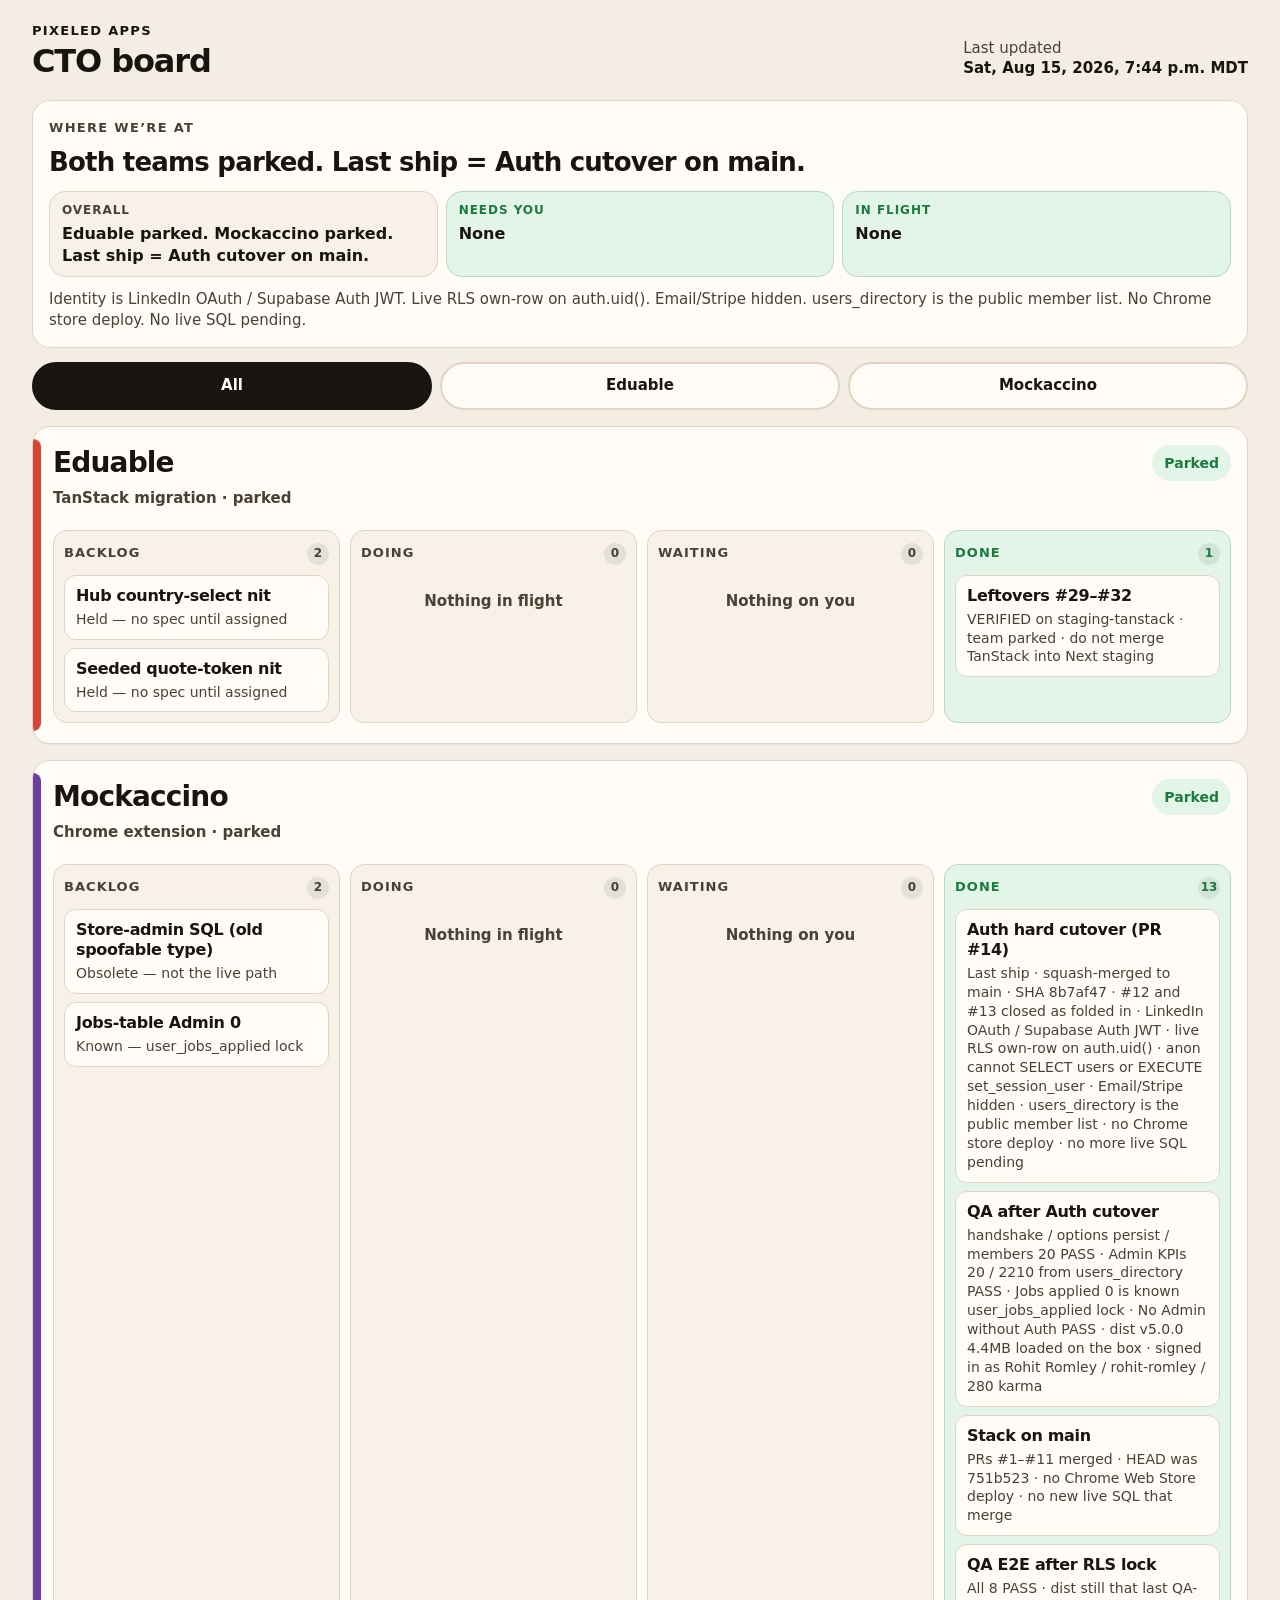
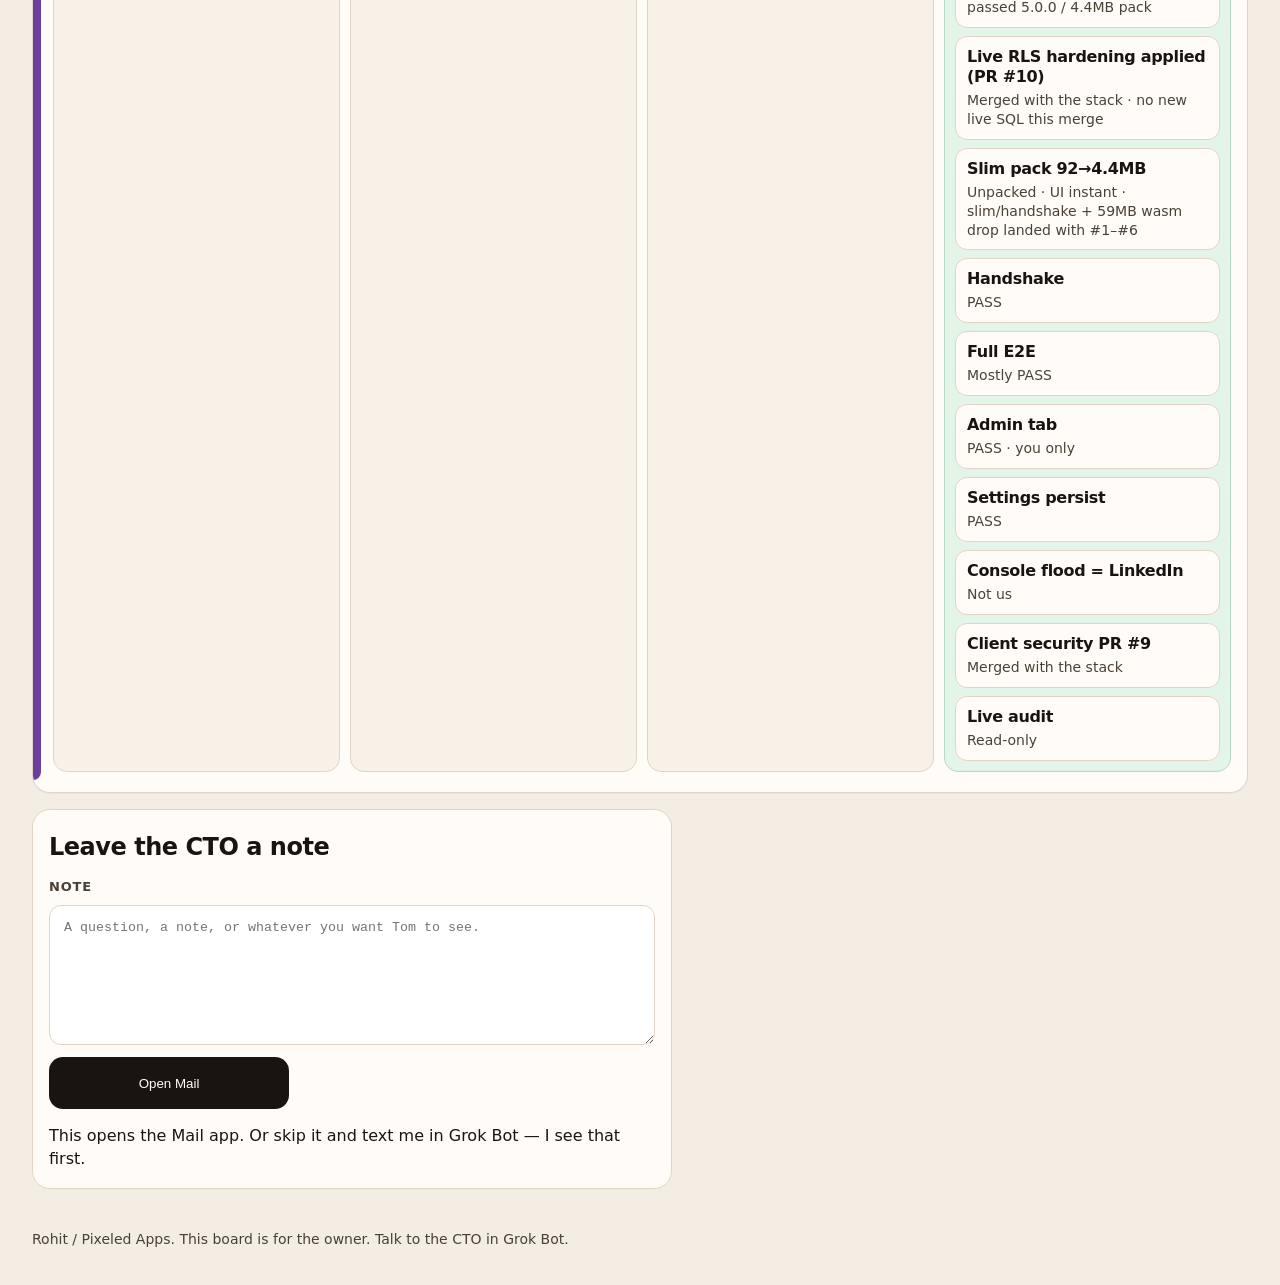
==== commit a6722d67: "Board: both parked; last ship Auth cutover Land the Auth-cutover parked copy on the live github.io m" ====
--- a/pixeled-cto-board/index.html
+++ b/pixeled-cto-board/index.html
@@ -21,18 +21,18 @@
     </div>
     <p class="updated">
       Last updated
-      <time id="updated" datetime="2026-08-15T21:07:00Z">Sat, 15 Aug 2026, 3:07 PM MDT</time>
+      <time id="updated" datetime="2026-08-16T01:44:00Z">Sat, 15 Aug 2026, 7:44 PM MDT</time>
     </p>
   </header>
 
   <main>
     <section class="summary" id="summary" aria-labelledby="summary-title">
       <p class="kicker">Where we’re at</p>
-      <h1 id="summary-title">Both teams parked. #12 is ready and held.</h1>
+      <h1 id="summary-title">Both teams parked. Last ship = Auth cutover on main.</h1>
       <ul class="stats">
         <li class="stat overall">
           <p class="stat-k">Overall</p>
-          <p class="stat-v">Eduable parked. Mockaccino parked. Last ship = stack on main. #12 ready, held.</p>
+          <p class="stat-v">Eduable parked. Mockaccino parked. Last ship = Auth cutover on main.</p>
         </li>
         <li class="stat clear">
           <p class="stat-k">Needs you</p>
@@ -43,7 +43,7 @@
           <p class="stat-v">None</p>
         </li>
       </ul>
-      <p class="quiet">Live UPDATE-any-user still closed. users SELECT * still open (email/Stripe readable) on purpose until they assign hide. #12 stays open — do not merge, do not REVOKE live columns.</p>
+      <p class="quiet">Identity is LinkedIn OAuth / Supabase Auth JWT. Live RLS own-row on auth.uid(). Email/Stripe hidden. users_directory is the public member list. No Chrome store deploy. No live SQL pending.</p>
     </section>
 
     <nav class="tabs" aria-label="Projects">
@@ -109,12 +109,12 @@
           <h3>Backlog <span class="count">2</span></h3>
           <ul>
             <li class="ticket">
-              <p class="t">#12 column-list pack</p>
-              <p class="d">Ready, held · stays OPEN · do not merge · do not REVOKE live columns · QA PASS (handshake, members, options, Admin) · dist 4.4MB v5.0.0</p>
-            </li>
-            <li class="ticket">
-              <p class="t">Apply store-admin SQL</p>
-              <p class="d">Still blocked — set_session_user is spoofable</p>
+              <p class="t">Store-admin SQL (old spoofable type)</p>
+              <p class="d">Obsolete — not the live path</p>
+            </li>
+            <li class="ticket">
+              <p class="t">Jobs-table Admin 0</p>
+              <p class="d">Known — user_jobs_applied lock</p>
             </li>
           </ul>
         </section>
@@ -130,20 +130,20 @@
           <h3>Done <span class="count">13</span></h3>
           <ul>
             <li class="ticket">
-              <p class="t">QA on #12 column-list pack</p>
-              <p class="d">All 4 PASS · handshake Rohit Romley 280 karma · members table · Resume Review OFF survived reload · Admin Members 20 / Karma 2210 · Jobs applied 0 is known user_jobs_applied RLS degrade, not this pack · nit: popup news Invalid Date still</p>
+              <p class="t">Auth hard cutover (PR #14)</p>
+              <p class="d">Last ship · squash-merged to main · SHA 8b7af47 · #12 and #13 closed as folded in · LinkedIn OAuth / Supabase Auth JWT · live RLS own-row on auth.uid() · anon cannot SELECT users or EXECUTE set_session_user · Email/Stripe hidden · users_directory is the public member list · no Chrome store deploy · no more live SQL pending</p>
+            </li>
+            <li class="ticket">
+              <p class="t">QA after Auth cutover</p>
+              <p class="d">handshake / options persist / members 20 PASS · Admin KPIs 20 / 2210 from users_directory PASS · Jobs applied 0 is known user_jobs_applied lock · No Admin without Auth PASS · dist v5.0.0 4.4MB loaded on the box · signed in as Rohit Romley / rohit-romley / 280 karma</p>
             </li>
             <li class="ticket">
               <p class="t">Stack on main</p>
-              <p class="d">Last ship · PRs #1–#11 merged · HEAD 751b523 · no Chrome Web Store deploy · no new live SQL this merge</p>
+              <p class="d">PRs #1–#11 merged · HEAD was 751b523 · no Chrome Web Store deploy · no new live SQL that merge</p>
             </li>
             <li class="ticket">
               <p class="t">QA E2E after RLS lock</p>
               <p class="d">All 8 PASS · dist still that last QA-passed 5.0.0 / 4.4MB pack</p>
-            </li>
-            <li class="ticket">
-              <p class="t">SELECT * restored for current pack</p>
-              <p class="d">UPDATE-any-user still closed · email/Stripe still readable on purpose until they assign hide</p>
             </li>
             <li class="ticket">
               <p class="t">Live RLS hardening applied (PR #10)</p>
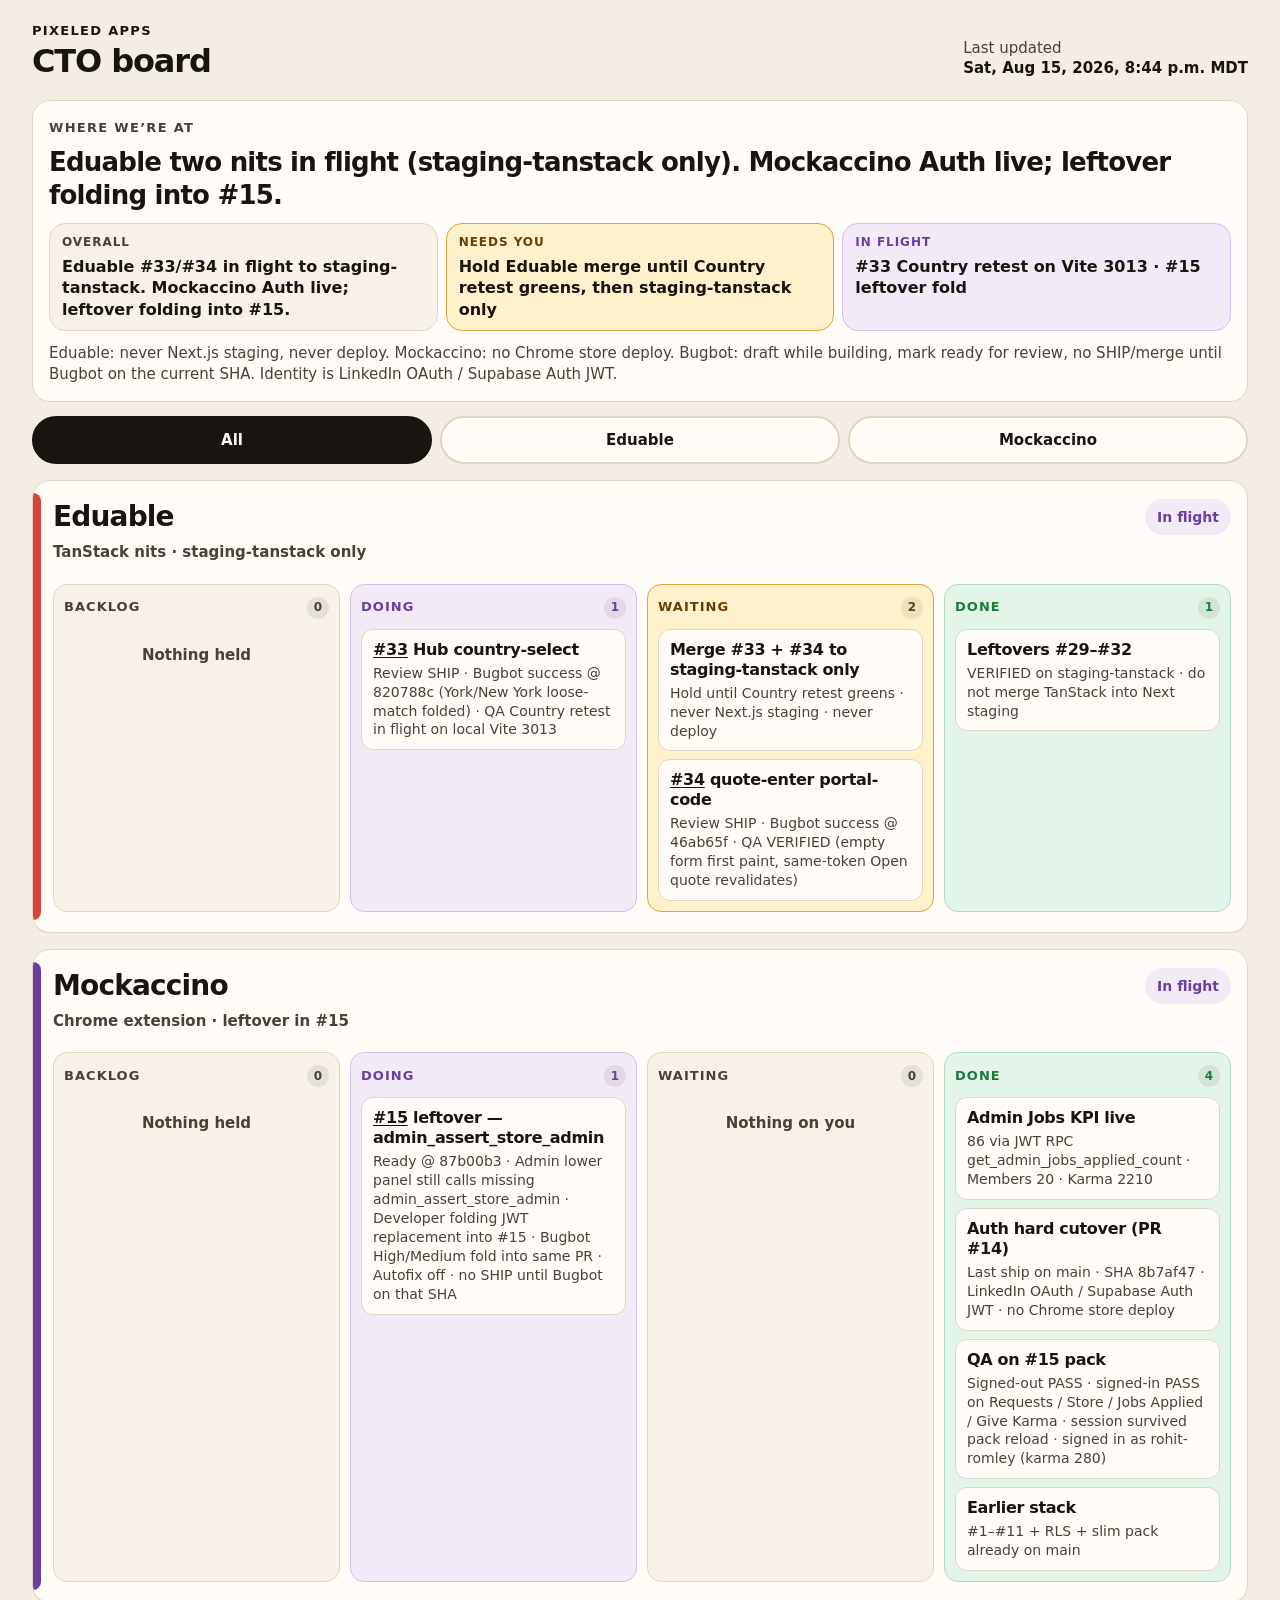
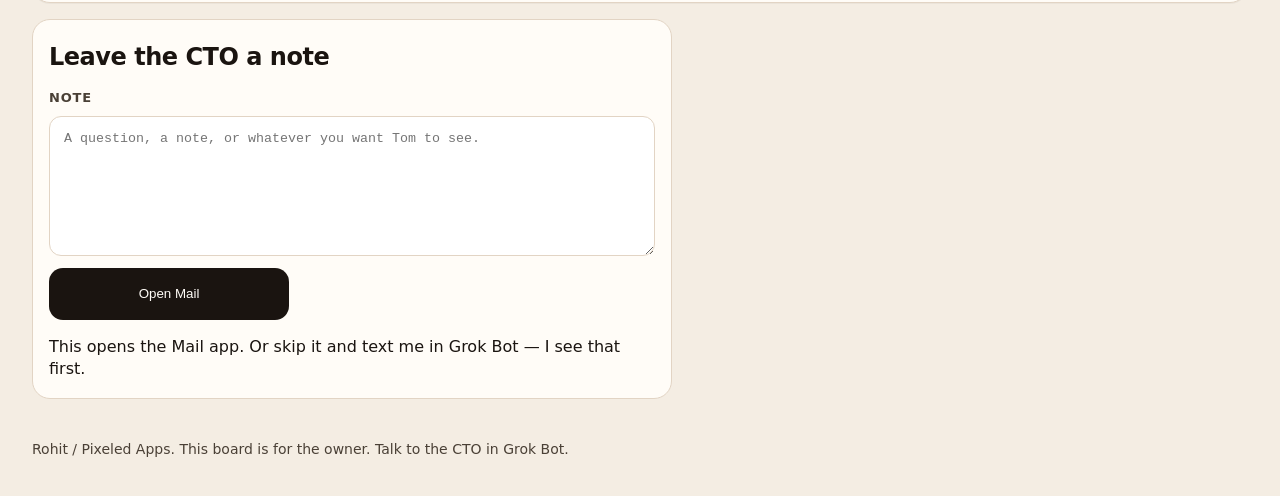
==== commit 1136630c: "Board: Eduable nits in flight; Mockaccino leftover in #15 Land the Saturday 8:44 PM MDT copy on the " ====
--- a/pixeled-cto-board/index.html
+++ b/pixeled-cto-board/index.html
@@ -21,29 +21,29 @@
     </div>
     <p class="updated">
       Last updated
-      <time id="updated" datetime="2026-08-16T01:44:00Z">Sat, 15 Aug 2026, 7:44 PM MDT</time>
+      <time id="updated" datetime="2026-08-16T02:44:00Z">Sat, 15 Aug 2026, 8:44 PM MDT</time>
     </p>
   </header>
 
   <main>
     <section class="summary" id="summary" aria-labelledby="summary-title">
       <p class="kicker">Where we’re at</p>
-      <h1 id="summary-title">Both teams parked. Last ship = Auth cutover on main.</h1>
+      <h1 id="summary-title">Eduable two nits in flight (staging-tanstack only). Mockaccino Auth live; leftover folding into #15.</h1>
       <ul class="stats">
         <li class="stat overall">
           <p class="stat-k">Overall</p>
-          <p class="stat-v">Eduable parked. Mockaccino parked. Last ship = Auth cutover on main.</p>
+          <p class="stat-v">Eduable #33/#34 in flight to staging-tanstack. Mockaccino Auth live; leftover folding into #15.</p>
         </li>
-        <li class="stat clear">
+        <li class="stat wait">
           <p class="stat-k">Needs you</p>
-          <p class="stat-v">None</p>
+          <p class="stat-v">Hold Eduable merge until Country retest greens, then staging-tanstack only</p>
         </li>
-        <li class="stat clear">
+        <li class="stat flight">
           <p class="stat-k">In flight</p>
-          <p class="stat-v">None</p>
+          <p class="stat-v">#33 Country retest on Vite 3013 · #15 leftover fold</p>
         </li>
       </ul>
-      <p class="quiet">Identity is LinkedIn OAuth / Supabase Auth JWT. Live RLS own-row on auth.uid(). Email/Stripe hidden. users_directory is the public member list. No Chrome store deploy. No live SQL pending.</p>
+      <p class="quiet">Eduable: never Next.js staging, never deploy. Mockaccino: no Chrome store deploy. Bugbot: draft while building, mark ready for review, no SHIP/merge until Bugbot on the current SHA. Identity is LinkedIn OAuth / Supabase Auth JWT.</p>
     </section>
 
     <nav class="tabs" aria-label="Projects">
@@ -58,38 +58,43 @@
       <header class="project-head">
         <div>
           <h2 id="eduable-title">Eduable</h2>
-          <p class="sub">TanStack migration · parked</p>
+          <p class="sub">TanStack nits · staging-tanstack only</p>
         </div>
-        <p class="pill pass">Parked</p>
+        <p class="pill flight">In flight</p>
       </header>
       <div class="lanes" aria-label="Eduable swim lanes">
         <section class="lane">
-          <h3>Backlog <span class="count">2</span></h3>
+          <h3>Backlog <span class="count">0</span></h3>
+          <p class="empty">Nothing held</p>
+        </section>
+        <section class="lane flight">
+          <h3>Doing <span class="count">1</span></h3>
           <ul>
             <li class="ticket">
-              <p class="t">Hub country-select nit</p>
-              <p class="d">Held — no spec until assigned</p>
-            </li>
-            <li class="ticket">
-              <p class="t">Seeded quote-token nit</p>
-              <p class="d">Held — no spec until assigned</p>
+              <p class="t"><a href="https://github.com/rohit-romley/eduable-dev/pull/33">#33</a> Hub country-select</p>
+              <p class="d">Review SHIP · Bugbot success @ 820788c (York/New York loose-match folded) · QA Country retest in flight on local Vite 3013</p>
             </li>
           </ul>
         </section>
-        <section class="lane">
-          <h3>Doing <span class="count">0</span></h3>
-          <p class="empty">Nothing in flight</p>
-        </section>
-        <section class="lane">
-          <h3>Waiting <span class="count">0</span></h3>
-          <p class="empty">Nothing on you</p>
+        <section class="lane wait">
+          <h3>Waiting <span class="count">2</span></h3>
+          <ul>
+            <li class="ticket">
+              <p class="t">Merge #33 + #34 to staging-tanstack only</p>
+              <p class="d">Hold until Country retest greens · never Next.js staging · never deploy</p>
+            </li>
+            <li class="ticket">
+              <p class="t"><a href="https://github.com/rohit-romley/eduable-dev/pull/34">#34</a> quote-enter portal-code</p>
+              <p class="d">Review SHIP · Bugbot success @ 46ab65f · QA VERIFIED (empty form first paint, same-token Open quote revalidates)</p>
+            </li>
+          </ul>
         </section>
         <section class="lane done">
           <h3>Done <span class="count">1</span></h3>
           <ul>
             <li class="ticket">
               <p class="t">Leftovers #29–#32</p>
-              <p class="d">VERIFIED on staging-tanstack · team parked · do not merge TanStack into Next staging</p>
+              <p class="d">VERIFIED on staging-tanstack · do not merge TanStack into Next staging</p>
             </li>
           </ul>
         </section>
@@ -100,86 +105,46 @@
       <header class="project-head">
         <div>
           <h2 id="mock-title">Mockaccino</h2>
-          <p class="sub">Chrome extension · parked</p>
+          <p class="sub">Chrome extension · leftover in #15</p>
         </div>
-        <p class="pill pass">Parked</p>
+        <p class="pill flight">In flight</p>
       </header>
       <div class="lanes" aria-label="Mockaccino swim lanes">
         <section class="lane">
-          <h3>Backlog <span class="count">2</span></h3>
+          <h3>Backlog <span class="count">0</span></h3>
+          <p class="empty">Nothing held</p>
+        </section>
+        <section class="lane flight">
+          <h3>Doing <span class="count">1</span></h3>
           <ul>
             <li class="ticket">
-              <p class="t">Store-admin SQL (old spoofable type)</p>
-              <p class="d">Obsolete — not the live path</p>
-            </li>
-            <li class="ticket">
-              <p class="t">Jobs-table Admin 0</p>
-              <p class="d">Known — user_jobs_applied lock</p>
+              <p class="t"><a href="https://github.com/rohit-romley/mockaccino-chrome-main/pull/15">#15</a> leftover — admin_assert_store_admin</p>
+              <p class="d">Ready @ 87b00b3 · Admin lower panel still calls missing admin_assert_store_admin · Developer folding JWT replacement into #15 · Bugbot High/Medium fold into same PR · Autofix off · no SHIP until Bugbot on that SHA</p>
             </li>
           </ul>
-        </section>
-        <section class="lane">
-          <h3>Doing <span class="count">0</span></h3>
-          <p class="empty">Nothing in flight</p>
         </section>
         <section class="lane">
           <h3>Waiting <span class="count">0</span></h3>
           <p class="empty">Nothing on you</p>
         </section>
         <section class="lane done">
-          <h3>Done <span class="count">13</span></h3>
+          <h3>Done <span class="count">4</span></h3>
           <ul>
             <li class="ticket">
-              <p class="t">Auth hard cutover (PR #14)</p>
-              <p class="d">Last ship · squash-merged to main · SHA 8b7af47 · #12 and #13 closed as folded in · LinkedIn OAuth / Supabase Auth JWT · live RLS own-row on auth.uid() · anon cannot SELECT users or EXECUTE set_session_user · Email/Stripe hidden · users_directory is the public member list · no Chrome store deploy · no more live SQL pending</p>
+              <p class="t">Admin Jobs KPI live</p>
+              <p class="d">86 via JWT RPC get_admin_jobs_applied_count · Members 20 · Karma 2210</p>
             </li>
             <li class="ticket">
-              <p class="t">QA after Auth cutover</p>
-              <p class="d">handshake / options persist / members 20 PASS · Admin KPIs 20 / 2210 from users_directory PASS · Jobs applied 0 is known user_jobs_applied lock · No Admin without Auth PASS · dist v5.0.0 4.4MB loaded on the box · signed in as Rohit Romley / rohit-romley / 280 karma</p>
+              <p class="t">Auth hard cutover (PR #14)</p>
+              <p class="d">Last ship on main · SHA 8b7af47 · LinkedIn OAuth / Supabase Auth JWT · no Chrome store deploy</p>
             </li>
             <li class="ticket">
-              <p class="t">Stack on main</p>
-              <p class="d">PRs #1–#11 merged · HEAD was 751b523 · no Chrome Web Store deploy · no new live SQL that merge</p>
+              <p class="t">QA on #15 pack</p>
+              <p class="d">Signed-out PASS · signed-in PASS on Requests / Store / Jobs Applied / Give Karma · session survived pack reload · signed in as rohit-romley (karma 280)</p>
             </li>
             <li class="ticket">
-              <p class="t">QA E2E after RLS lock</p>
-              <p class="d">All 8 PASS · dist still that last QA-passed 5.0.0 / 4.4MB pack</p>
-            </li>
-            <li class="ticket">
-              <p class="t">Live RLS hardening applied (PR #10)</p>
-              <p class="d">Merged with the stack · no new live SQL this merge</p>
-            </li>
-            <li class="ticket">
-              <p class="t">Slim pack 92→4.4MB</p>
-              <p class="d">Unpacked · UI instant · slim/handshake + 59MB wasm drop landed with #1–#6</p>
-            </li>
-            <li class="ticket">
-              <p class="t">Handshake</p>
-              <p class="d">PASS</p>
-            </li>
-            <li class="ticket">
-              <p class="t">Full E2E</p>
-              <p class="d">Mostly PASS</p>
-            </li>
-            <li class="ticket">
-              <p class="t">Admin tab</p>
-              <p class="d">PASS · you only</p>
-            </li>
-            <li class="ticket">
-              <p class="t">Settings persist</p>
-              <p class="d">PASS</p>
-            </li>
-            <li class="ticket">
-              <p class="t">Console flood = LinkedIn</p>
-              <p class="d">Not us</p>
-            </li>
-            <li class="ticket">
-              <p class="t">Client security PR #9</p>
-              <p class="d">Merged with the stack</p>
-            </li>
-            <li class="ticket">
-              <p class="t">Live audit</p>
-              <p class="d">Read-only</p>
+              <p class="t">Earlier stack</p>
+              <p class="d">#1–#11 + RLS + slim pack already on main</p>
             </li>
           </ul>
         </section>
--- a/pixeled-cto-board/styles.css
+++ b/pixeled-cto-board/styles.css
@@ -285,6 +285,8 @@
   align-items: center;
   justify-content: space-between;
 }
+.lane.flight { background: var(--mock-soft); border-color: #D4BFE6; }
+.lane.flight h3 { color: var(--mock); }
 .lane.wait { background: var(--amber-soft); border-color: #E0A43A; }
 .lane.wait h3 { color: var(--amber-ink); }
 .lane.done { background: var(--green-soft); border-color: #B7D9C2; }
@@ -328,6 +330,15 @@
   color: var(--muted);
   line-height: 1.35;
 }
+.ticket a {
+  color: inherit;
+  text-decoration: underline;
+  text-underline-offset: 2px;
+}
+.ticket a:focus {
+  outline: 3px solid var(--amber);
+  outline-offset: 2px;
+}
 .ticket.security {
   border-color: #E8A39E;
   background: var(--red-soft);
